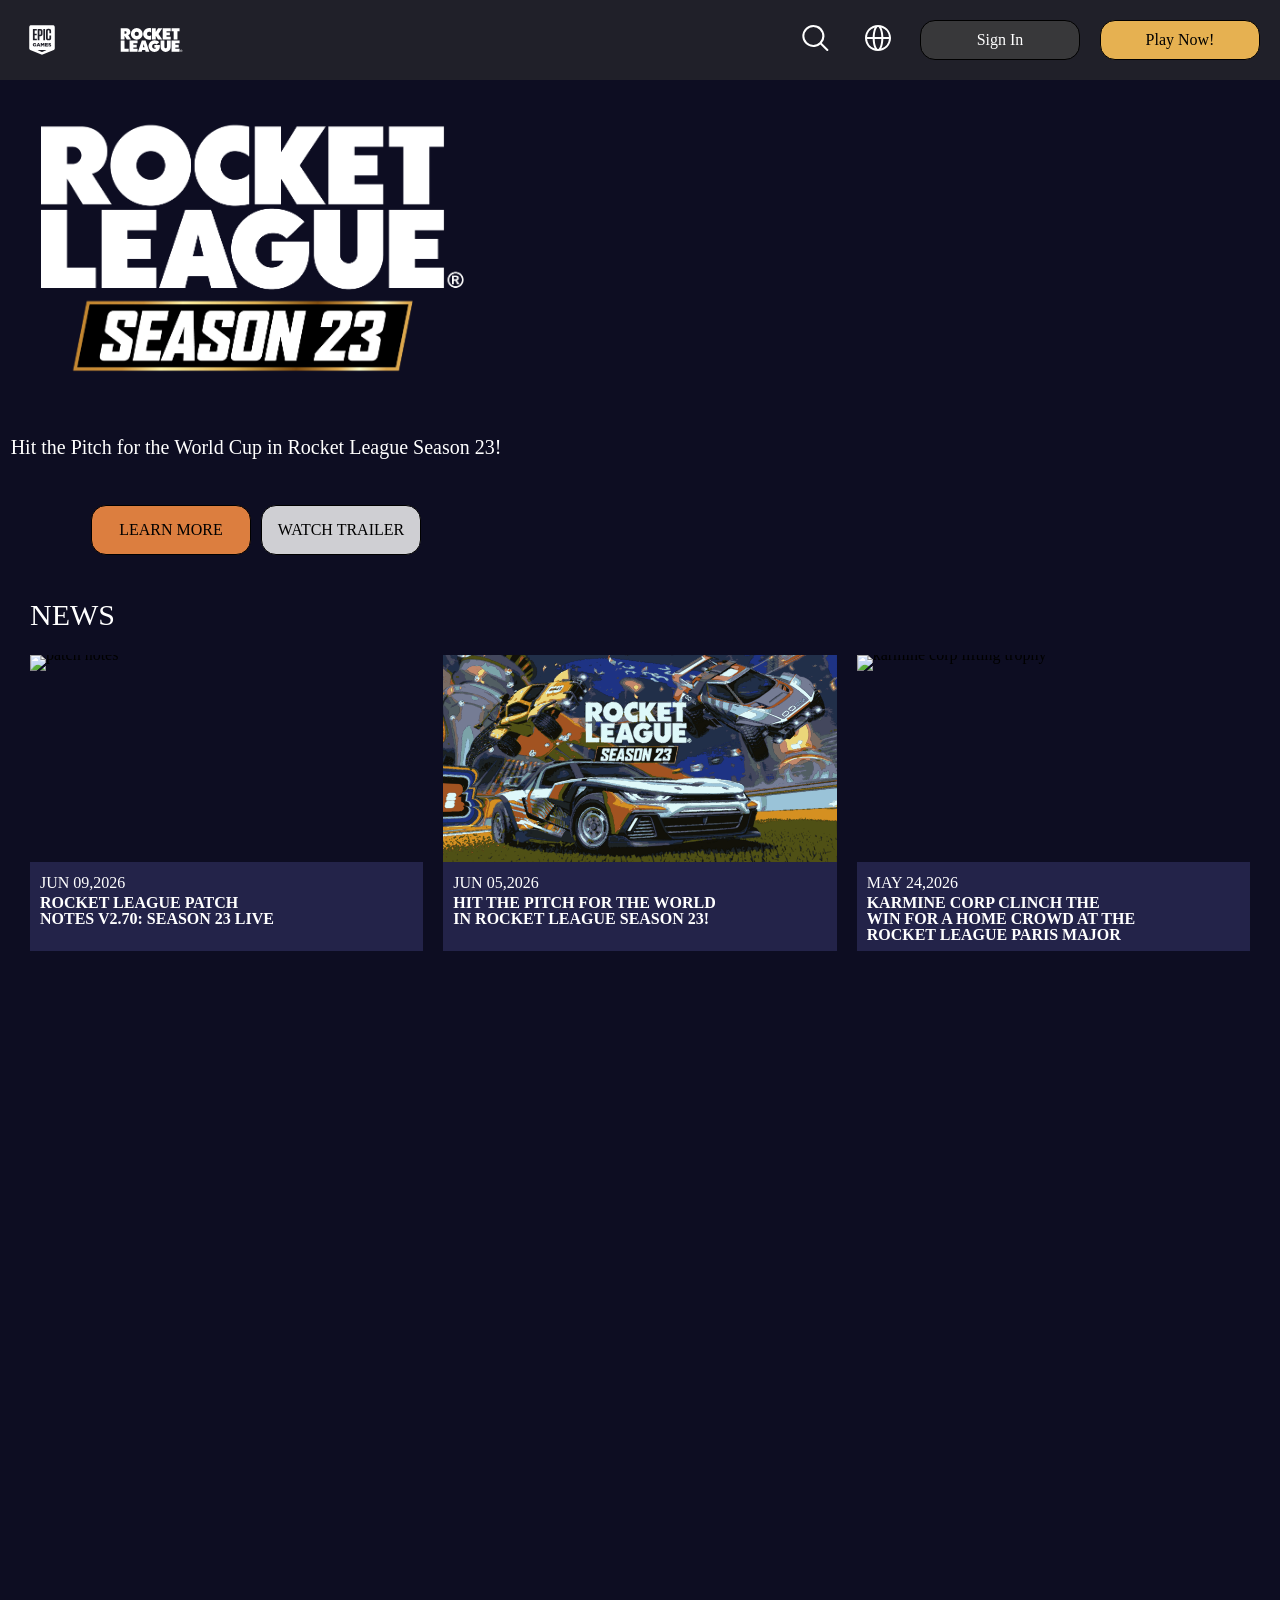
==== index.html @ 40b7c341 "added third section plus responsive" ====
<!DOCTYPE html>
<html lang="en">

<head>
    <meta charset="UTF-8">
    <meta name="viewport" content="width=device-width, initial-scale=1.0">
    <title>Rocket League</title>
    <link rel="stylesheet" href="./reset.css">
    <link rel="stylesheet" href="./style.css">

</head>

<body>
    <header class="flex">
        <div class="left flex">
            <div class="epiclist ">
                <button class="flex transparent">
                    <svg class="svg" xmlns="http://www.w3.org/2000/svg" width="32" height="32" fill="none" viewBox="0 0 32 32">
                        <path fill="#fff"
                            d="M26.439 1.25c1.712 0 2.336.623 2.336 2.31v20.56c0 .265-.047.74-.133.944-.087.205-.167.371-.327.52-.164.153-.45.312-.587.375l-11.067 4.657a1.686 1.686 0 0 1-1.322 0L4.273 25.961a2.624 2.624 0 0 1-.586-.376c-.16-.149-.24-.315-.327-.519-.086-.203-.133-.68-.133-.944V3.56c0-1.687.624-2.31 2.336-2.31h20.875ZM11.845 26.07a.097.097 0 0 0-.029.019.096.096 0 0 0-.02.028.103.103 0 0 0-.007.035.09.09 0 0 0 .007.037.098.098 0 0 0 .049.046l4.007 1.7a.358.358 0 0 0 .28 0l4.038-1.7a.08.08 0 0 0 .028-.018.093.093 0 0 0 .02-.028.106.106 0 0 0 .007-.037.087.087 0 0 0-.027-.063.083.083 0 0 0-.063-.026H11.88a.089.089 0 0 0-.035.006ZM8.7 18.901c-.267 0-.516.046-.745.137-.23.092-.427.218-.593.38a1.79 1.79 0 0 0-.388.565c-.095.215-.141.45-.141.7v.011c0 .258.047.496.143.712.095.217.228.404.396.56.17.158.368.28.598.368.23.088.48.132.75.132.318 0 .602-.051.853-.152a2.54 2.54 0 0 0 .654-.378v-1.543H8.632v.698h.683v.416a.998.998 0 0 1-.554.141.992.992 0 0 1-.38-.07.874.874 0 0 1-.492-.498 1.03 1.03 0 0 1-.07-.382v-.01a.973.973 0 0 1 .257-.666.837.837 0 0 1 .629-.274c.172 0 .324.027.454.083.13.055.259.135.384.24l.565-.67a2.195 2.195 0 0 0-.612-.368 2.178 2.178 0 0 0-.796-.132Zm14.96.007a1.83 1.83 0 0 0-.561.081 1.281 1.281 0 0 0-.423.229.978.978 0 0 0-.268.347 1.054 1.054 0 0 0-.092.44v.012c0 .175.034.324.102.443.068.119.16.219.278.299.118.08.256.145.414.196.158.05.33.096.515.139.12.026.215.051.29.076.073.024.133.05.178.076a.254.254 0 0 1 .092.08c.016.027.025.06.025.096v.01a.193.193 0 0 1-.103.173.574.574 0 0 1-.293.062c-.404 0-.779-.138-1.125-.412l-.536.633c.215.189.463.33.742.425.278.095.573.142.883.142.212 0 .404-.024.576-.075.172-.051.319-.125.44-.22.123-.097.218-.214.286-.351.068-.137.102-.295.102-.471v-.01a.89.89 0 0 0-.09-.414.826.826 0 0 0-.257-.297 1.658 1.658 0 0 0-.41-.208 4.235 4.235 0 0 0-.537-.15 3.63 3.63 0 0 1-.294-.075 1.016 1.016 0 0 1-.184-.074.25.25 0 0 1-.095-.08.19.19 0 0 1-.027-.102v-.011c0-.062.03-.114.087-.156a.441.441 0 0 1 .26-.065c.155 0 .316.03.483.087.167.058.33.14.488.252l.48-.67a2.007 2.007 0 0 0-.63-.342 2.524 2.524 0 0 0-.797-.115Zm-13.127 3.486h1.012l.248-.614h1.338l.253.614h1.031l-1.477-3.455h-.927l-1.478 3.454Zm4.219 0h.941v-1.96l.883 1.332h.02l.887-1.342v1.97h.956v-3.43h-1.015l-.83 1.328-.826-1.327h-1.016v3.428Zm4.33 0h2.814v-.808h-1.863v-.544h1.665v-.75h-1.665v-.519h1.84v-.808h-2.791v3.428Zm-6.23-1.353h-.778l.39-.975.388.975Zm9.275-16.19c-1.42 0-2.123.695-2.123 2.101v7.305c0 1.406.703 2.1 2.124 2.1h.865c1.42 0 2.123-.695 2.123-2.1v-2.635h-1.715v2.554c0 .452-.212.662-.653.662h-.326c-.457 0-.67-.21-.67-.662V7.034c0-.453.212-.663.67-.663h.294c.44 0 .652.21.652.663v2.213h1.715v-2.31c0-1.406-.686-2.085-2.106-2.085h-.85Zm-15.21 11.41h3.919v-1.568H8.664v-3.409h2.058V9.717H8.664v-3.2h2.139V4.95H6.917v11.312Zm4.763 0h1.747v-4.105h.996c1.42 0 2.123-.694 2.123-2.1V7.05c0-1.407-.702-2.1-2.123-2.1H11.68v11.31ZM17.334 4.95v11.312h1.747V4.95h-1.747Zm-3.19 1.519c.441 0 .654.21.654.662v2.845c0 .452-.212.663-.653.663h-.718v-4.17h.718Z">
                        </path>
                    </svg>
                </button>
            </div>
            <div class="name">
                <button class="flex transparent desktop">
                    <img src="./img/Logo Rocket League.svg" alt="Rocket League Logo">
                </button>
                <button class="flex transparent mobile">
                    <img src="./img/tablet logo rl.svg" alt="Rocket League logo">
                </button>
            </div>
            <div class="links nav-list flex">
                <div class="menu-header flex ">
                    <div class="burger-up flex">
                        <img src="./img/Logo Rocket League.svg" alt="Rocket League">

                        <button class="close-nav transparent" id="close-button">
                            ✕
                        </button>
                    </div>
                    <div class="burger-down flex">
                        <div class="burger-left flex">
                            <span>
                                <svg viewBox="0 0 24 24" xmlns="http://www.w3.org/2000/svg">
                                    <path
                                        d="M11.5 2.25a8.25 8.25 0 0 1 6.339 13.528l4.691 4.692a.75.75 0 1 1-1.06 1.06l-4.692-4.691A8.25 8.25 0 1 1 11.5 2.25m0 1.5a6.75 6.75 0 1 0 0 13.5 6.75 6.75 0 0 0 0-13.5">
                                    </path>
                                </svg>
                            </span>
                        </div>
                        <div class="burger-right flex">
                            <span>
                                <svg viewBox="0 0 24 24" xmlns="http://www.w3.org/2000/svg">
                                    <path
                                        d="M12 2.25c5.385 0 9.75 4.365 9.75 9.75s-4.365 9.75-9.75 9.75S2.25 17.385 2.25 12 6.615 2.25 12 2.25m-2.487 10.5c.065 2.116.4 3.991.894 5.36.277.766.59 1.334.899 1.696.311.364.548.444.694.444s.383-.08.694-.444c.31-.362.622-.93.899-1.697.494-1.368.83-3.243.894-5.359zm-5.727 0a8.25 8.25 0 0 0 5.772 7.132 9 9 0 0 1-.562-1.263c-.563-1.558-.919-3.613-.984-5.869zm12.202 0c-.065 2.256-.421 4.31-.984 5.87a9 9 0 0 1-.563 1.262 8.25 8.25 0 0 0 5.773-7.132zm-6.43-8.633a8.255 8.255 0 0 0-5.772 7.133h4.226c.065-2.256.421-4.31.984-5.87.165-.456.353-.882.562-1.263M12 3.75c-.146 0-.383.08-.694.444-.31.362-.622.93-.899 1.697-.494 1.368-.83 3.243-.894 5.359h4.974c-.065-2.116-.4-3.991-.894-5.36-.277-.766-.59-1.334-.899-1.696-.311-.364-.548-.444-.694-.444m2.441.367c.21.381.398.807.563 1.264.563 1.559.919 3.613.984 5.869h4.226a8.255 8.255 0 0 0-5.773-7.133">
                                    </path>
                                </svg>
                            </span>
                            <button class="sign">
                                <span>Sign In</span>
                            </button>
                        </div>
                    </div>
                </div>
                <div class="menu-links">
                    <a href="#">Season 23</a>
                    <a href="#">News</a>
                    <a href="#">Competitive</a>
                    <a href="#">Stats API</a>
                    <a href="#">Support</a>
                    <a href="#">Sideswipe</a>
                </div>

                <div class="menu-footer">


                    <button class="play">
                        <span>Play Now!</span>
                    </button>
                </div>

            </div>
        </div>
        <div class="right flex">
            <button class="transparent">
                <svg viewBox="0 0 24 24" xmlns="http://www.w3.org/2000/svg" class="svg">
                    <path d="M11.5 2.25a8.25 8.25 0 0 1 6.339 13.528l4.691 4.692a.75.75 0 1 1-1.06 1.06l-4.692-4.691A8.25 8.25 0 1 1 11.5 2.25m0 1.5a6.75 6.75 0 1 0 0 13.5 6.75 6.75 0 0 0 0-13.5">
                    </path>
                </svg>
            </button>
            <button class="transparent">
                <svg viewBox="0 0 24 24" xmlns="http://www.w3.org/2000/svg" class="svg">
                    <path
                        d="M12 2.25c5.385 0 9.75 4.365 9.75 9.75s-4.365 9.75-9.75 9.75S2.25 17.385 2.25 12 6.615 2.25 12 2.25m-2.487 10.5c.065 2.116.4 3.991.894 5.36.277.766.59 1.334.899 1.696.311.364.548.444.694.444s.383-.08.694-.444c.31-.362.622-.93.899-1.697.494-1.368.83-3.243.894-5.359zm-5.727 0a8.25 8.25 0 0 0 5.772 7.132 9 9 0 0 1-.562-1.263c-.563-1.558-.919-3.613-.984-5.869zm12.202 0c-.065 2.256-.421 4.31-.984 5.87a9 9 0 0 1-.563 1.262 8.25 8.25 0 0 0 5.773-7.132zm-6.43-8.633a8.255 8.255 0 0 0-5.772 7.133h4.226c.065-2.256.421-4.31.984-5.87.165-.456.353-.882.562-1.263M12 3.75c-.146 0-.383.08-.694.444-.31.362-.622.93-.899 1.697-.494 1.368-.83 3.243-.894 5.359h4.974c-.065-2.116-.4-3.991-.894-5.36-.277-.766-.59-1.334-.899-1.696-.311-.364-.548-.444-.694-.444m2.441.367c.21.381.398.807.563 1.264.563 1.559.919 3.613.984 5.869h4.226a8.255 8.255 0 0 0-5.773-7.133">
                    </path>
                </svg>
            </button>
            <button class="sign">
                <span>Sign In</span>
            </button>
            <button class="play">
                <span>Play Now!</span>
            </button>
        </div>
        <button class="burger transparent" id="burger-button">
            ☰
        </button>
        <button class="close-nav transparent" id="close-button">
            ✕
        </button>
    </header>
    <main>
        <section class="flex gameplay-intro">
            <div class="transparent-text flex">
                <div class="season23">
                    <img src="./img/RLU59_S23_SeasonLogo_Loc_EN.webp" alt="rocket league s23">
                </div>
                <div class="pitch flex">
                    <span>Hit the Pitch for the World Cup in Rocket League Season 23!</span>
                </div>
                <div class="buttons flex">
                    <button class="learn"><span>LEARN MORE</span></button>
                    <button class="trailer"><span>WATCH TRAILER</span></button>
                </div>
            </div>
            <div class="gameplay">
                <video autoplay muted loop src="./video/gameplay.mp4"></video>
            </div>
        </section>
        <section class="News flex">
            <div class="news-headline flex">
                <p>NEWS</p>
            </div>
            <div class="news-group">
                <div class="news">
                    <div class="news-pic">
                        <img src="./img/news1.svg" alt="patch notes">
                    </div>
                    <div class="under-pic">
                        <p>JUN 09,2026</p>
                        <h4 id="patchnote">ROCKET LEAGUE PATCH NOTES V2.70: SEASON 23 LIVE</h4>
                    </div>
                </div>
                <div class="news2">
                    <div class="news-pic">
                        <img src="./img/news2.svg" alt="hit the pitch s23">
                    </div>
                    <div class="under-pic">
                        <p>JUN 05,2026</p>
                        <h4>HIT THE PITCH FOR THE WORLD IN ROCKET LEAGUE SEASON 23!</h4>
                    </div>
                </div>
                <div class="news3">
                    <div class="news-pic"><img src="./img/news3.svg" alt="karmine corp lifting trophy"></div>
                    <div class="under-pic">
                        <p>MAY 24,2026</p>
                        <h4>KARMINE CORP CLINCH THE WIN FOR A HOME CROWD AT THE ROCKET LEAGUE PARIS MAJOR</h4>
                    </div>
                </div>
            </div>
        </section>
        <section class="more-info flex">
            <div></div>
            
            
            
            
            
            
            
            
            <div></div>
            <div></div>

        </section>
    </main>



    <script src="./script.js"></script>
</body>

</html>
---- style.css ----
.burger,
.close-nav {
  display: none;
  border: none;
  background: transparent;
  color: white;
  font-size: 32px;
  cursor: pointer;
}

#more {
  display: none;
}

.flex {
  display: flex;
}

.svg {
  fill: white;
  height: 32px;
  width: 32px;
}

.nav-list {
  display: none;
}

.transparent {
  background-color: transparent;
  border: none;
}

header {
  background-color: #202029;
  padding: 20px;
  justify-content: space-between;
  width: 100%;
}
header .left {
  gap: 50px;
  align-items: center;
}
header .left .name .mobile {
  display: none;
}
header .left .name .desktop {
  display: flex;
}
header .left .links {
  gap: 30px;
}
header .left .links a {
  color: white;
  text-decoration: none;
}
header .right {
  gap: 20px;
}
header .right .sign {
  border: 1px solid;
  border-radius: 15px;
  padding: 10px;
  min-width: 160px;
  background-color: #38383a;
}
header .right .sign span {
  color: white;
}
header .right .play {
  border: 1px solid;
  border-radius: 15px;
  padding: 10px;
  min-width: 160px;
  background-color: rgb(230, 177, 81);
}

main {
  height: 100%;
  background-color: #0d0d22;
}
main .gameplay-intro {
  height: 100%;
}
main .gameplay-intro .transparent-text {
  justify-content: space-between;
  align-items: center;
  flex-direction: column;
  width: 40%;
  height: 100%;
  gap: 20px;
  margin-bottom: 0px;
}
main .gameplay-intro .transparent-text .pitch {
  text-align: center;
  min-height: 50px;
  min-width: 290px;
}
main .gameplay-intro .transparent-text .pitch span {
  color: white;
  font-size: 20px;
  line-height: 1.2;
}
main .gameplay-intro .transparent-text .buttons {
  justify-content: center;
  align-items: center;
  gap: 10px;
}
main .gameplay-intro .transparent-text .buttons .learn {
  border: 1px solid;
  border-radius: 15px;
  padding: 10px;
  min-width: 160px;
  background-color: rgb(220, 126, 63);
  padding: 15px;
}
main .gameplay-intro .transparent-text .buttons .trailer {
  border: 1px solid;
  border-radius: 15px;
  padding: 10px;
  min-width: 160px;
  background-color: rgba(255, 255, 255, 0.8);
  padding: 15px;
}
main .gameplay-intro .gameplay {
  width: 60%;
  height: 100%;
  padding: 0;
}
main .gameplay-intro .gameplay video {
  display: block;
  width: 100%;
  height: 100%;
  -o-object-fit: cover;
     object-fit: cover;
}
main .News {
  height: 1500px;
  flex-direction: column;
  gap: 10px;
  padding: 30px;
}
main .News .news-headline {
  min-height: 60px;
  align-items: center;
}
main .News .news-headline P {
  line-height: 1.4;
  color: white;
  font-size: 30px;
}
main .News .news-group {
  display: grid;
  grid-template-columns: 1fr 1fr 1fr;
  grid-template-rows: 1fr;
  gap: 20px;
  grid-template-areas: "news news2 news3";
}
main .News .news-group .news {
  grid-area: news;
}
main .News .news-group .news2 {
  grid-area: news2;
}
main .News .news-group .news3 {
  grid-area: news3;
}
main .News .news-group .news-pic {
  height: 70%;
}
main .News .news-group .news-pic img {
  height: 100%;
  width: 100%;
  -o-object-fit: cover;
     object-fit: cover;
}
main .News .news-group .under-pic {
  background-color: #232349;
  height: 30%;
  padding: 10px;
}
main .News .news-group .under-pic P {
  color: white;
  line-height: 1.4;
}
main .News .news-group .under-pic h4 {
  color: white;
  line-height: 1;
}

@media (max-width: 1279px) {
  header .left {
    gap: 10px;
  }
  header .left .name .desktop {
    display: none;
  }
  header .left .name .mobile {
    display: flex;
  }
}
@media (max-width: 1277px) {
  main .News .news-group {
    grid-template-columns: 1fr 1fr;
    grid-template-rows: 1fr;
    grid-template-areas: "news news2";
  }
  main .News .news-group .news3 {
    display: none;
  }
}
@media (max-width: 1067px) {
  header {
    position: relative;
  }
  header .right {
    display: none;
  }
  header .burger {
    display: block;
    font-size: 32px;
    color: white;
  }
  header .left .name .mobile {
    display: none;
  }
  header .left .name .desktop {
    display: flex;
  }
  header .left .links {
    display: none;
  }
  header .left .links.active {
    display: flex;
    flex-direction: column;
    position: fixed;
    inset: 0;
    background: #101014;
    z-index: 1;
  }
  header .left .links.active .menu-header {
    justify-content: space-between;
    align-items: center;
    flex-direction: column;
    padding: 20px 30px;
    gap: 30px;
    border-bottom: 1px solid gray;
  }
  header .left .links.active .menu-header .burger-up {
    justify-content: space-between;
    align-items: center;
    width: 100%;
  }
  header .left .links.active .menu-header .burger-up img {
    max-height: 36px;
    height: auto;
  }
  header .left .links.active .menu-header .burger-down {
    min-width: 100%;
    justify-content: space-between;
  }
  header .left .links.active .menu-header .burger-down .burger-right,
  header .left .links.active .menu-header .burger-down .burger-left {
    align-items: center;
    gap: 10px;
  }
  header .left .links.active .menu-header .burger-down .burger-right span,
  header .left .links.active .menu-header .burger-down .burger-left span {
    height: 24px;
    width: 24px;
  }
  header .left .links.active .menu-header .burger-down .burger-right span svg,
  header .left .links.active .menu-header .burger-down .burger-left span svg {
    fill: white;
  }
  header .left .links.active .menu-header .burger-down .sign {
    border: 1px solid;
    border-radius: 15px;
    padding: 10px;
    min-width: 160px;
    background-color: #38383a;
  }
  header .left .links.active .menu-header .burger-down .sign span {
    color: white;
  }
  header .left .links.active .menu-header .close-nav {
    display: block;
    font-size: 32px;
    color: white;
    background: transparent;
    border: none;
    cursor: pointer;
  }
  header .left .links.active .menu-links {
    display: flex;
    flex-direction: column;
    gap: 70px;
    padding: 50px 30px;
  }
  header .left .links.active .menu-links a {
    color: white;
    text-decoration: none;
    font-size: 24px;
    font-weight: 600;
  }
  header .left .links.active .menu-footer {
    margin-top: auto;
    display: flex;
    flex-direction: column;
    gap: 20px;
    padding: 30px;
  }
  header .left .links.active .menu-footer .play {
    border: 1px solid;
    border-radius: 15px;
    padding: 10px;
    min-width: 160px;
    background-color: rgb(230, 177, 81);
  }
}
@media (max-width: 1023px) {
  main .gameplay-intro {
    flex-direction: column-reverse;
    align-items: center;
  }
  main .gameplay-intro .gameplay {
    width: 100%;
  }
  main .gameplay-intro .transparent-text {
    width: 60%;
  }
}
@media (max-width: 837px) {
  main .News .news-group {
    grid-template-columns: 1fr;
    grid-template-rows: 1fr;
    grid-template-areas: "news";
  }
  main .News .news-group .news3 {
    display: none;
  }
  main .News .news-group .news2 {
    display: none;
  }
}
@media (max-width: 359px) {
  .buttons {
    flex-direction: column;
  }
}/*# sourceMappingURL=style.css.map */
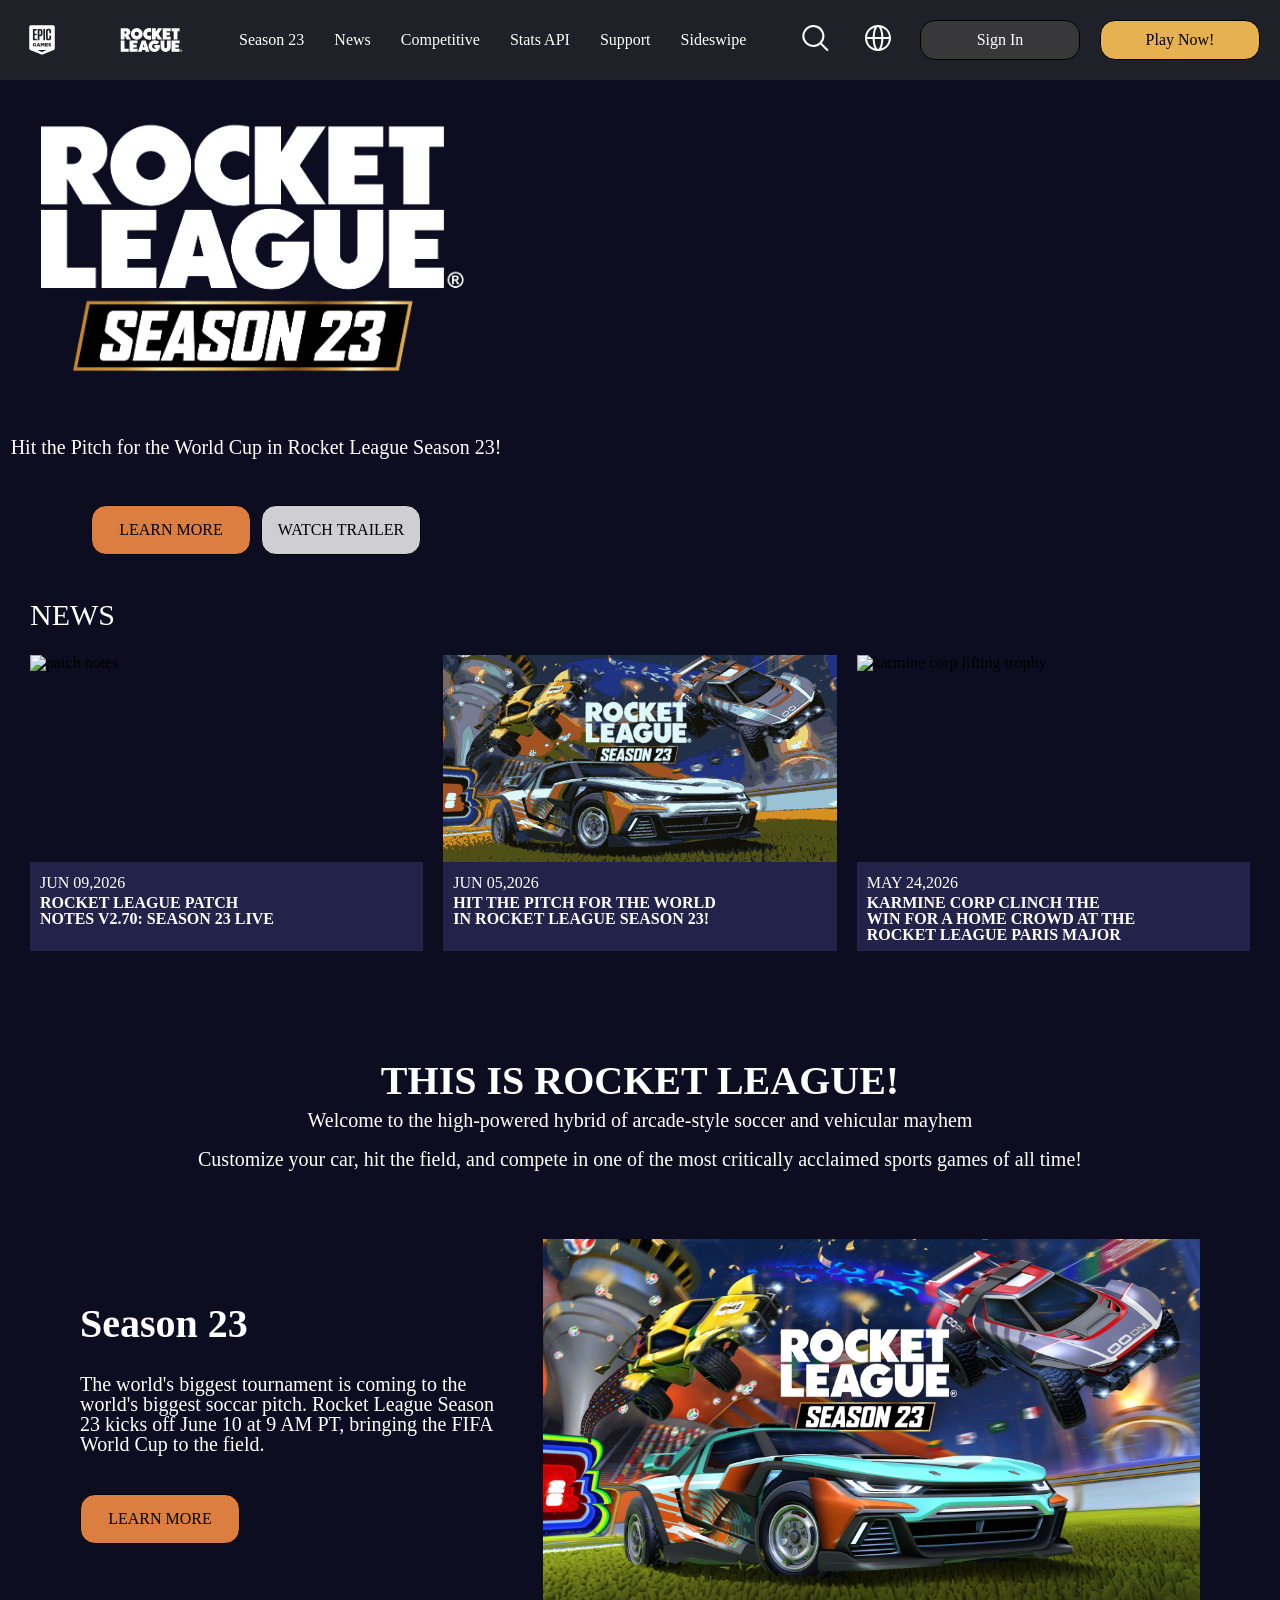
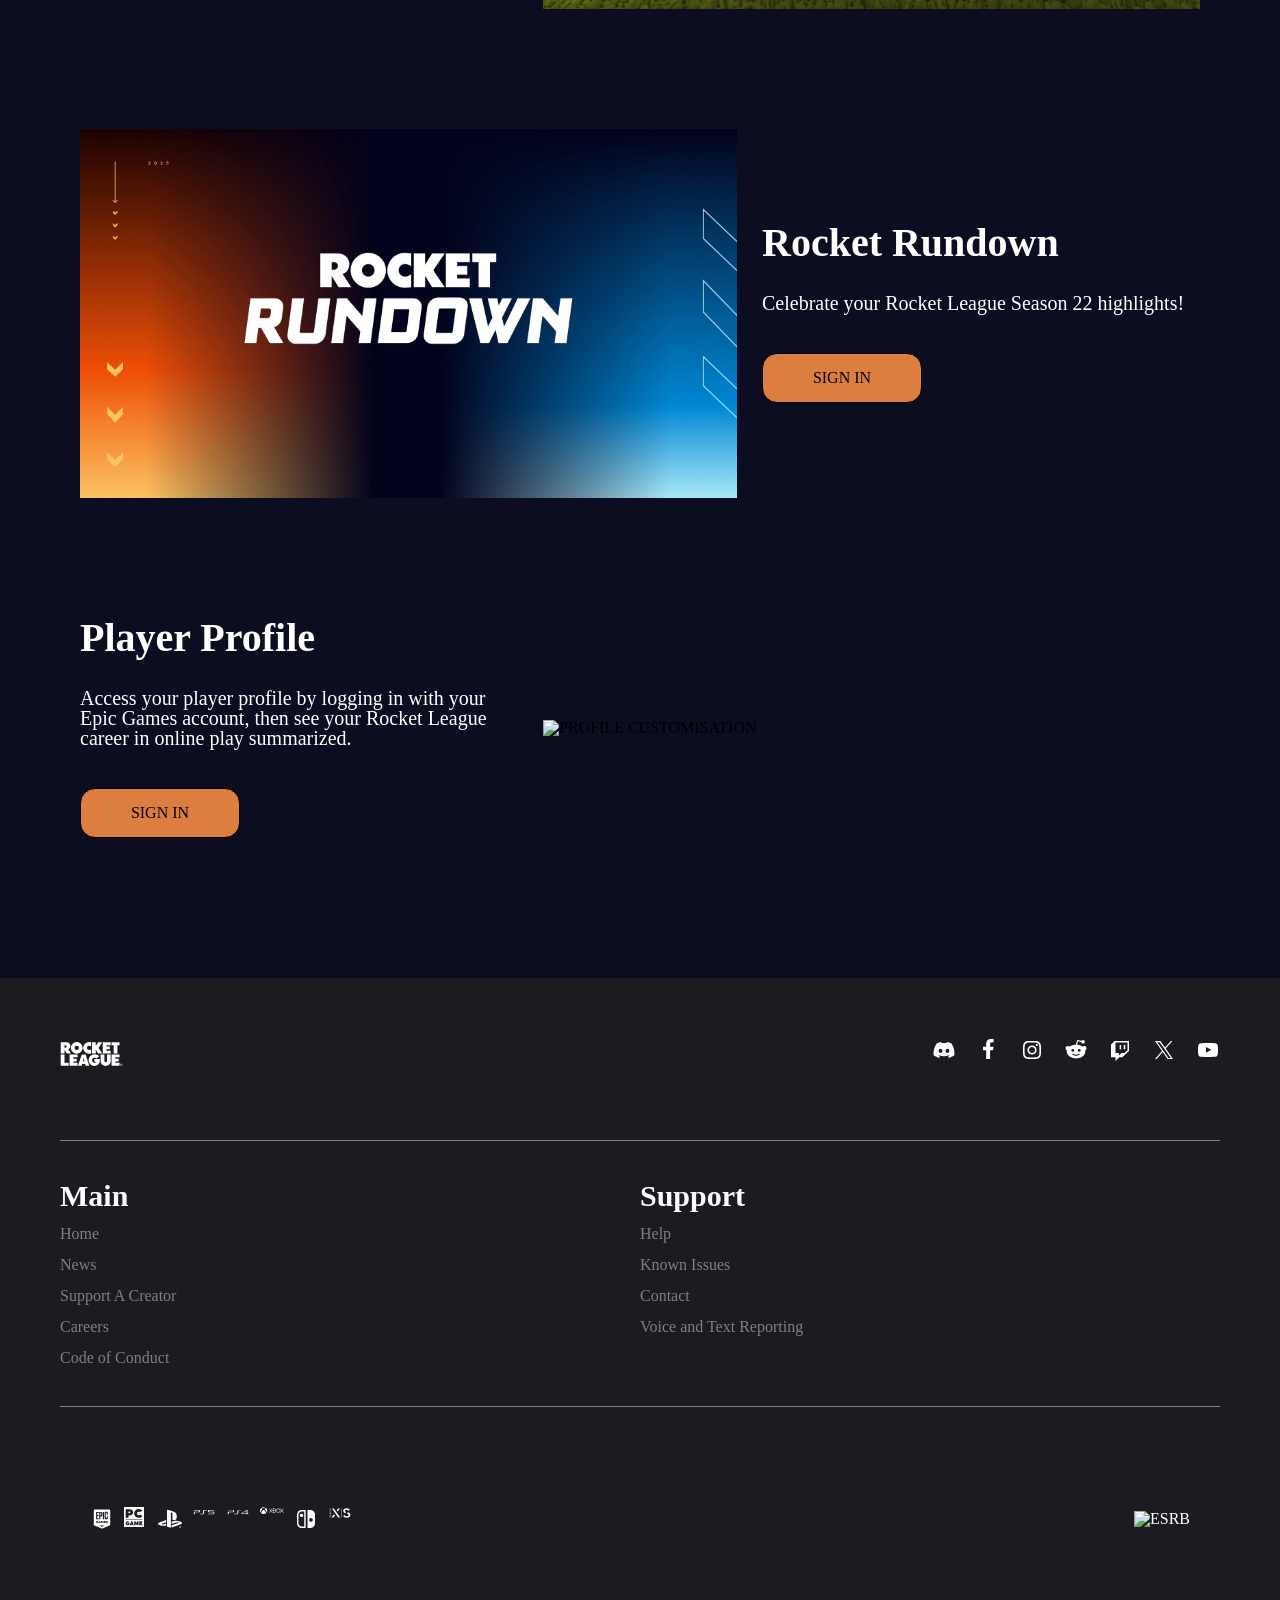
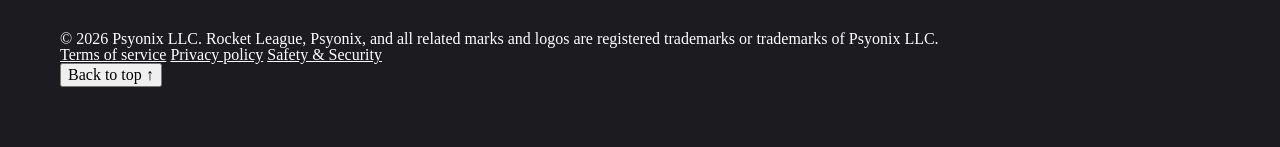
==== commit ffa8eee2: "added section + half of a footer to do finish footer + responsive + season 23 second page" ====
--- a/index.html
+++ b/index.html
@@ -64,7 +64,7 @@
                     </div>
                 </div>
                 <div class="menu-links">
-                    <a href="#">Season 23</a>
+                    <a href="./season23.html">Season 23</a>
                     <a href="#">News</a>
                     <a href="#">Competitive</a>
                     <a href="#">Stats API</a>
@@ -160,24 +160,208 @@
                 </div>
             </div>
         </section>
-        <section class="more-info flex">
-            <div></div>
-            
-            
-            
-            
-            
-            
-            
-            
-            <div></div>
-            <div></div>
-
+        <section class="info flex">
+            <div class="info-headline flex">
+                <h1 id="info-headline">THIS IS ROCKET LEAGUE!</h1>
+                <p>Welcome to the high-powered hybrid of arcade-style soccer and vehicular mayhem</p>
+                <p>Customize your car, hit the field, and compete in one of the most critically acclaimed sports games of all time!</p>
+            </div>
+            <div class="info1 flex">
+                <div class="info-text flex">
+                    <h2>Season 23</h2>
+                    <p>The world's biggest tournament is coming to the world's biggest soccar pitch. Rocket League Season 23 kicks off June 10 at 9 AM PT, bringing the FIFA World Cup to the field.</p>
+                    <button class="learn"><span>LEARN MORE</span></button>
+                </div>
+                <div class="info-pic">
+                    <img src="./img/info1.png" alt="Rocket league s23">
+                </div>
+            </div>
+            <div class="info2 flex">
+                <div class="info-text flex">
+                    <h2>Rocket Rundown</h2>
+                    <p>Celebrate your Rocket League Season 22 highlights!</p>
+                    <button class="sign"><span>SIGN IN</span></button>
+                </div>
+                <div class="info-pic">
+                    <img src="./img/info2.png" alt="ROCKET RUNDOWN">
+                </div>
+            </div>
+            <div class="info3 flex">
+                <div class="info-text flex">
+                    <h2>Player Profile</h2>
+                    <p>Access your player profile by logging in with your Epic Games account, then see your Rocket League career in online play summarized.</p>
+                    <button class="sign"><span>SIGN IN</span></button>
+                </div>
+                <div class="info-pic"><img src="./img/info3.png" alt="PROFILE CUSTOMISATION"></div>
+            </div>
         </section>
     </main>
-
-
-
+    <footer class="flex">
+        <section>
+            <div class="footer-top flex">
+                <img src="./img/Logo Rocket League.svg" class="footer-logo" alt="Rocket League">
+                <div class="socials flex">
+                    <a href="#">
+                        <span>
+                            <svg viewBox="0 0 24 24" xmlns="http://www.w3.org/2000/svg">
+                                <path
+                                    d="M14.957 4.04c1.496.252 2.953.7 4.332 1.332 2.377 3.475 3.558 7.395 3.122 11.917a17.4 17.4 0 0 1-5.317 2.666 13 13 0 0 1-1.138-1.834 11.3 11.3 0 0 0 1.795-.856 6 6 0 0 1-.438-.331 12.49 12.49 0 0 1-10.624 0c-.142.109-.29.222-.44.33a11 11 0 0 0 1.792.856 13 13 0 0 1-1.137 1.835 17.5 17.5 0 0 1-5.315-2.668c-.371-3.9.373-7.855 3.114-11.912a17.5 17.5 0 0 1 4.335-1.336q.307.549.556 1.128c1.594-.24 3.214-.24 4.808 0q.247-.579.555-1.128M8.51 10.687c-1.062 0-1.889.949-1.889 2.105s.856 2.096 1.892 2.096c1.055 0 1.871-.94 1.89-2.096s-.831-2.104-1.893-2.104m6.98 0c-1.064 0-1.89.949-1.89 2.105s.852 2.096 1.89 2.096c1.055 0 1.869-.94 1.887-2.096s-.824-2.104-1.888-2.104">
+                                </path>
+                            </svg>
+                        </span>
+                    </a>
+                    <a href="#">
+                        <span>
+                            <svg viewBox="0 0 24 24" xmlns="http://www.w3.org/2000/svg">
+                                <path
+                                    d="M14.91 1c1.369 0 2.802.244 2.802.244v3.082h-1.58c-1.554 0-2.04.965-2.04 1.955v2.35h3.473l-.555 3.619h-2.918V21H10.18v-8.75H7V8.63h3.18V5.873C10.18 2.734 12.049 1 14.91 1">
+                                </path>
+                            </svg>
+                        </span>
+                    </a>
+                    <a href="#">
+                        <span>
+                            <svg viewBox="0 0 24 24" xmlns="http://www.w3.org/2000/svg">
+                                <path
+                                    d="M8.287 3.063c1.486-.084 5.939-.084 7.425 0 1.441.073 2.718.402 3.77 1.454 1.056 1.052 1.386 2.33 1.454 3.771.085 1.486.085 5.937 0 7.423-.072 1.442-.402 2.72-1.454 3.771-1.052 1.057-2.329 1.386-3.77 1.454-1.486.085-5.94.085-7.425 0-1.442-.072-2.715-.401-3.77-1.454-1.057-1.052-1.385-2.33-1.454-3.771-.084-1.486-.084-5.94 0-7.427.073-1.442.397-2.72 1.453-3.771 1.056-1.052 2.333-1.381 3.77-1.45m3.715 1.558c-1.31 0-4.12-.108-5.305.362a3.04 3.04 0 0 0-1.71 1.711C4.52 7.875 4.624 10.691 4.624 12s-.109 4.12.361 5.306a3.04 3.04 0 0 0 1.711 1.71c1.18.467 3.996.362 5.305.362s4.12.108 5.304-.361a3.04 3.04 0 0 0 1.71-1.711c.47-1.181.363-3.997.363-5.306s.107-4.12-.363-5.306a3.04 3.04 0 0 0-1.71-1.71c-1.18-.466-3.995-.363-5.304-.363m0 2.764A4.607 4.607 0 0 1 16.615 12a4.607 4.607 0 0 1-4.613 4.615A4.61 4.61 0 0 1 7.387 12a4.61 4.61 0 0 1 4.615-4.615m0 1.614c-1.655 0-3 1.346-3 3.001s1.35 3 3 3A3.005 3.005 0 0 0 15 12c0-1.655-1.345-3-3-3.001m4.802-2.88a1.077 1.077 0 1 1-.002 2.155 1.077 1.077 0 0 1 .002-2.155">
+                                </path>
+                            </svg>
+                        </span>
+                    </a>
+                    <a href="#">
+                        <span>
+                            <svg viewBox="0 0 24 24" xmlns="http://www.w3.org/2000/svg">
+                                <path
+                                    d="M13.159 2.526c.144-.465.364-.595.833-.493l.92.198q1.234.264 2.467.537c.14.03.22.005.313-.105.958-1.13 2.444-.614 2.923.249.597 1.078-.072 2.425-1.306 2.626-.898.147-1.787-.43-2.026-1.334-.051-.192-.14-.255-.319-.292q-.939-.197-1.876-.404l-.73-.16a2 2 0 0 0-.143-.024l-.084-.013-.422 1.335-.671 2.113.272.029.327.034c1.701.174 3.28.71 4.711 1.667.09.06.145.057.233-.016.772-.639 1.633-.752 2.533-.35.83.374 1.29 1.058 1.375 1.977.086.938-.348 1.634-1.063 2.17-.171.13-.224.239-.194.463.224 1.678-.259 3.149-1.348 4.414-1.373 1.595-3.156 2.466-5.159 2.924a12 12 0 0 1-4.218.207c-1.62-.207-3.165-.658-4.557-1.548-1.22-.78-2.225-1.768-2.809-3.136a5.3 5.3 0 0 1-.347-2.992c.018-.11-.003-.172-.103-.24-.606-.41-1.045-.952-1.158-1.7-.288-1.906 1.383-3.066 2.792-2.688.297.08.577.221.857.362q.156.08.314.154c.094.044.157.073.26.002C6.886 7.71 8.128 7.2 9.463 6.913c.745-.16 1.496-.268 2.258-.262.15 0 .18-.082.215-.196q.406-1.31.815-2.62zm2.388 13.427c-.209-.21-.479-.27-.69-.148a2 2 0 0 0-.127.084q-.057.04-.116.077c-1.447.89-2.959 1.03-4.525.37-.243-.103-.471-.243-.699-.382l-.219-.132c-.224-.132-.506-.086-.722.135-.142.143-.16.393-.018.597l.008.012.01.012c.078.106.18.2.286.276.979.696 2.08.986 3.352 1l.14-.009c.13-.008.29-.019.451-.034.792-.074 1.547-.285 2.23-.701a2 2 0 0 0 .18-.123 3 3 0 0 0 .489-.462c.164-.192.121-.421-.03-.572M8.76 10.876c-.602 0-1.135.411-1.337.966a1.4 1.4 0 0 0-.086.489c.003.792.671 1.447 1.476 1.446.426-.001.841-.255 1.104-.616.176-.242.285-.53.284-.824-.003-.794-.662-1.46-1.44-1.46m6.473.001a1.46 1.46 0 0 0-1.411 1.25 1 1 0 0 0-.01.16c0 .651.404 1.207.962 1.409q.22.08.466.08c.754 0 1.427-.677 1.424-1.435v-.011a1.5 1.5 0 0 0-.223-.767 1.42 1.42 0 0 0-1.208-.686">
+                                </path>
+                            </svg>
+                        </span>
+                    </a>
+                    <a href="#">
+                        <span>
+                            <svg viewBox="0 0 24 24" xmlns="http://www.w3.org/2000/svg">
+                                <path
+                                    d="M21 3v9.952l-6.765 6.415h-2.993L7.51 22.905v-3.538H3V6.577L6.732 3zM7.51 4.438v10.653h3.382v2.488l2.605-2.488h2.993l3.033-2.838V4.438zm9.758 2.605v4.276h-1.516V7.043zm-4.122-.04v4.278h-1.515V7.004z">
+                                </path>
+                            </svg>
+                        </span>
+                    </a>
+                    <a href="#">
+                        <span>
+                            <svg viewBox="0 0 24 24" xmlns="http://www.w3.org/2000/svg">
+                                <path
+                                    d="m8.36 3 4.647 6.618L18.825 3h1.588l-6.701 7.622L21 21h-5.36l-4.908-6.988L4.588 21H3l7.027-7.992L3 3zm-3.2 1.17 5.665 7.929.712.997 4.85 6.788h2.44l-5.944-8.319-.712-.996L7.6 4.17z">
+                                </path>
+                            </svg>
+                        </span>
+                    </a>
+                    <a href="#">
+                        <span>
+                            <svg viewBox="0 0 24 24" xmlns="http://www.w3.org/2000/svg">
+                                <path
+                                    d="M12.004 5s4.2 0 6.996.203c.39.047 1.242.05 2.004.848.601.605.797 1.984.797 1.984 0 .001.199 1.622.199 3.238v1.516c0 1.621-.2 3.238-.2 3.238 0 .001-.195 1.38-.796 1.985-.762.797-1.613.8-2.004.847-2.797.2-6.999.207-7 .207 0 0-5.2-.046-6.8-.199-.446-.086-1.446-.058-2.208-.855-.597-.605-.793-1.983-.793-1.985 0 0-.199-1.62-.199-3.238v-1.516c0-1.616.203-3.237.203-3.238s.192-1.379.793-1.984C3.758 5.254 4.61 5.25 5 5.203 7.797 5 11.996 5 11.996 5zm-2.07 9.629 5.402-2.8-5.402-2.821z">
+                                </path>
+                            </svg>
+                        </span>
+                    </a>
+                </div>
+            </div>
+        </section>
+        <section class="footer-links">
+            <div class="footer-main flex">
+                <h3>Main</h3>
+                <a href="#">Home</a>
+                <a href="#">News</a>
+                <a href="#">Support A Creator</a>
+                <a href="#">Careers</a>
+                <a href="#">Code of Conduct</a>
+            </div>
+            <div class="footer-support flex">
+                <h3>Support</h3>
+                <a href="#">Help</a>
+                <a href="#">Known Issues</a>
+                <a href="#">Contact</a>
+                <a href="#">Voice and Text Reporting</a>
+            </div>
+        </section>
+        <section class="footer-platforms flex">
+            <div class="platform-icons flex">
+                <a href="#">
+
+                    <span>
+                        <svg viewBox="0 0 24 24" xmlns="http://www.w3.org/2000/svg">
+                            <path
+                                d="M18.723 2.5c1.102 0 1.505.401 1.506 1.487v13.244c0 .17-.032.477-.087.608a.9.9 0 0 1-.21.334c-.107.099-.29.202-.378.242l-7.127 3a1.1 1.1 0 0 1-.853 0l-7.127-3a1.7 1.7 0 0 1-.378-.241.9.9 0 0 1-.21-.335c-.055-.131-.086-.438-.086-.608V3.986c0-1.086.403-1.487 1.505-1.487zM9.324 18.485a.06.06 0 0 0-.036.054q0 .012.005.022a.06.06 0 0 0 .031.032l2.58 1.093a.23.23 0 0 0 .181 0l2.6-1.093.02-.013.012-.018.005-.023-.005-.022-.013-.019-.019-.013-.022-.005H9.347zM7.3 13.87q-.259 0-.48.088a1.15 1.15 0 0 0-.632.61q-.091.208-.091.45v.006q0 .25.092.46.093.21.255.36.164.152.385.237.222.085.484.085.306 0 .55-.098.24-.098.42-.243v-.994H7.255v.45h.44v.267a.64.64 0 0 1-.357.092.6.6 0 0 1-.437-.173.6.6 0 0 1-.126-.193.7.7 0 0 1-.044-.247v-.006a.63.63 0 0 1 .165-.43.57.57 0 0 1 .406-.176q.166 0 .293.054a1 1 0 0 1 .247.154l.363-.432q-.18-.151-.393-.236a1.4 1.4 0 0 0-.513-.085m9.635.005a1.2 1.2 0 0 0-.362.052.8.8 0 0 0-.272.147.63.63 0 0 0-.232.508v.007q0 .17.066.285.065.115.178.192.114.078.267.126.153.05.332.09.115.025.187.05a.6.6 0 0 1 .115.048.16.16 0 0 1 .058.053q.016.026.017.06v.007a.12.12 0 0 1-.065.112.4.4 0 0 1-.19.04q-.39 0-.725-.265l-.344.406q.207.183.476.275.27.091.57.091.204 0 .37-.049a.8.8 0 0 0 .285-.141.7.7 0 0 0 .184-.226.7.7 0 0 0 .065-.304v-.005a.6.6 0 0 0-.058-.268.5.5 0 0 0-.166-.19 1 1 0 0 0-.263-.134 3 3 0 0 0-.347-.097 2 2 0 0 1-.19-.049 1 1 0 0 1-.117-.047.16.16 0 0 1-.061-.051.12.12 0 0 1-.018-.067v-.007q.001-.06.056-.1a.3.3 0 0 1 .168-.041q.15 0 .31.056.162.055.315.162l.31-.432a1.3 1.3 0 0 0-.408-.22q-.225-.075-.511-.074m-8.455 2.244h.652l.16-.394h.861l.163.394h.665l-.953-2.224h-.596zm2.717 0h.607v-1.262l.568.858h.013l.571-.864v1.268h.616V13.91h-.654l-.533.855-.533-.855h-.655zm2.79 0h1.812v-.52h-1.2v-.35h1.073v-.482h-1.073v-.335h1.184v-.52h-1.797zm-4.012-.87h-.502l.252-.628zM15.946 4.82c-.914 0-1.367.448-1.367 1.353v4.705c0 .906.453 1.352 1.368 1.352h.557c.915 0 1.367-.447 1.367-1.352V9.182h-1.104v1.643c0 .292-.137.427-.42.427h-.211c-.294 0-.43-.135-.43-.427v-4.6c0-.29.135-.426.43-.426h.19c.283 0 .42.135.42.427V7.65h1.104V6.163c0-.905-.442-1.343-1.357-1.343zM6.15 12.17h2.524v-1.01H7.275V8.963h1.326v-1.01H7.275v-2.06h1.378v-1.01H6.15zm3.068 0h1.125V9.525h.641c.915 0 1.368-.448 1.368-1.353V6.236c0-.906-.453-1.353-1.368-1.353H9.218zm3.641-.001h1.125V4.883H12.86zm-2.053-6.307c.283 0 .42.135.42.427V8.12c0 .291-.136.427-.42.427h-.463V5.86z">
+                            </path>
+                        </svg>
+                    </span>
+                </a>
+
+                <a href="#">
+
+                    <img src="./img/pc-game-logo.svg" alt="Pc game logo">
+                </a>
+
+                <a href="#">
+
+                    <span>
+                        <svg viewBox="0 0 24 24" xmlns="http://www.w3.org/2000/svg">
+                            <path
+                                d="M22.343 19.12c.558.032.896.465.877.98-.02.551-.435.92-.973.901-.56-.02-.939-.45-.909-1.008.03-.527.464-.906 1.005-.874m-.055.142a.773.773 0 0 0-.802.8c.001.463.34.803.797.803a.78.78 0 0 0 .795-.805.775.775 0 0 0-.79-.798M8.975 2.64c1.043.19 2.07.465 3.09.75q.877.249 1.745.522c.91.285 1.814.607 2.637 1.088.37.22.723.469 1.026.771.328.317.597.688.794 1.097.36.737.482 1.56.518 2.37.017.528.016 1.06-.085 1.582a3.7 3.7 0 0 1-.478 1.294 2.4 2.4 0 0 1-.888.842 2.4 2.4 0 0 1-1.155.267c-.606.006-1.194-.183-1.738-.432l-.005-2.668V6.972q0-.242-.047-.48c-.046-.246-.148-.494-.345-.66a1 1 0 0 0-.468-.217.48.48 0 0 0-.461.175c-.177.217-.223.505-.23.774l-.002 14.283q-1.954-.608-3.908-1.22-.002-8.493 0-16.987m13.432 16.876c.142.002.242.07.27.181.036.147-.003.303-.174.358l-.005.002v.008c.083.031.117.103.141.18q.048.158.099.316l.013.039h-.203l-.008-.035-.075-.27c-.034-.118-.075-.15-.197-.154l-.162-.002.001.46h-.196v-1.085s.343 0 .496.002m-4.462-5.643c1.273.005 2.553.16 3.772.536.24.072.47.164.71.239.423.152.85.337 1.19.638.203.183.38.43.382.711.012.23-.093.45-.245.62-.288.316-.668.534-1.05.724-.407.204-.844.336-1.27.491l-7.81 2.758v-2.201c.001-.017.007-.032.028-.035l5.942-2.084c.268-.097.556-.17.783-.347.093-.072.184-.187.14-.31-.049-.107-.162-.168-.267-.212-.297-.115-.62-.137-.935-.146a4.8 4.8 0 0 0-1.46.22c-1.41.485-2.82.976-4.231 1.461v-2.309a14.8 14.8 0 0 1 3.16-.687c.386-.044.774-.053 1.16-.067m4.161 6.132h.142a.6.6 0 0 0 .115-.01c.092-.018.144-.087.14-.183-.003-.09-.054-.15-.143-.157a5 5 0 0 0-.254-.006zM8.214 13.894v.984c0 .089.006.178-.005.267-1.343.466-2.685.944-4.026 1.415-.186.069-.376.147-.52.287-.066.065-.122.162-.085.255.046.11.16.17.266.216.295.118.616.135.93.149q.527 0 1.043-.106.346-.073.675-.202.86-.308 1.72-.611c.005.554.001 1.11.002 1.664-.002.11.006.223-.005.333a12.95 12.95 0 0 1-6.397-.41c-.45-.13-.895-.3-1.271-.58-.207-.157-.393-.355-.487-.598a.8.8 0 0 1 .026-.643c.095-.198.26-.355.441-.477.422-.286.887-.504 1.358-.7.405-.17.826-.302 1.24-.45 1.699-.59 3.396-1.188 5.095-1.777z">
+                            </path>
+                        </svg>
+                    </span>
+                </a>
+
+                <a href="#" id="ps5">
+
+                    <img src="./img/ps5-logo.svg" alt="playstation 5 logo">
+                </a>
+
+
+                <a href="#" id="ps4">
+                    <img src="./img/ps4-logo.svg" alt="playstation 4 logo">
+                </a>
+
+
+                <a href="#" id="xbox">
+                    <img src="./img/xbox-logo.svg" alt="xbox logo">
+                </a>
+
+                <a href="#">
+
+                    <span> 
+                        <svg viewBox="0 0 24 24" xmlns="http://www.w3.org/2000/svg">
+                            <path
+                                d="M15.184 3c1.298 0 1.7.01 1.961.056 1.946.335 3.426 1.8 3.795 3.742.052.272.06.91.06 5.183 0 4.567.005 5.105-.139 5.598-.025.085-.054.17-.089.273a6 6 0 0 1-.279.652 4.65 4.65 0 0 1-3.575 2.46c-.358.037-3.251.052-3.352.014-.055-.025-.06-.863-.06-8.974 0-4.91.012-8.938.027-8.978.011-.015.757-.026 1.651-.026m-5.789.004c2.185-.004 2.248 0 2.286.067.026.064.037 2.912.037 8.945 0 8.154-.004 8.873-.06 8.93-.056.055-.276.058-2.36.043-2.016-.011-2.33-.022-2.575-.078-1.886-.44-3.214-1.77-3.627-3.638-.075-.346-.078-.452-.09-4.937C2.989 7.45 3 7.08 3.164 6.45a4.65 4.65 0 0 1 3.69-3.391c.235-.041.768-.052 2.542-.056m-.611 1.453c-1.595.004-1.823.026-2.314.224A3.2 3.2 0 0 0 4.54 6.986c-.078.37-.08 9.642.003 10.019a3.16 3.16 0 0 0 2.34 2.437c.28.071.43.078 1.828.093l1.516.019V4.453zm8.73 6.687a1.81 1.81 0 0 0-2.18 1.207c-.093.29-.097.767-.015 1.05a1.835 1.835 0 0 0 2.196 1.245c.573-.152 1.021-.566 1.249-1.155.123-.32.126-.835.003-1.185a1.82 1.82 0 0 0-1.252-1.162M7.175 6.73c.939-.186 1.848.455 2.008 1.413.138.805-.35 1.592-1.159 1.864-.197.067-.301.077-.595.066-.325-.011-.389-.025-.638-.148a1.7 1.7 0 0 1-.802-.806c-.119-.238-.137-.317-.152-.611-.03-.566.163-1.047.554-1.386a2 2 0 0 1 .784-.392">
+                            </path>
+                        </svg>
+                    </span>
+                </a>
+
+                <a href="#" id="xseries">
+                    <img src="./img/series-logo.svg" alt="xseries logo">
+                </a>
+            </div>
+            <div class="rating">
+                <img src="img/esrb.png" alt="ESRB">
+            </div>
+        </section>
+        <section class="footer-bottom">
+            <div class="legal">
+                <p> © 2026 Psyonix LLC. Rocket League, Psyonix, and all related marks and
+                    logos are registered trademarks or trademarks of Psyonix LLC.</p>
+                <div class="legal-links">
+                    <a href="#">Terms of service</a>
+                    <a href="#">Privacy policy</a>
+                    <a href="#">Safety & Security</a>
+                </div>
+            </div>
+            <button class="back-top">
+                Back to top ↑
+            </button>
+        </section>
+    </footer>
     <script src="./script.js"></script>
 </body>
 
--- a/style.css
+++ b/style.css
@@ -48,6 +48,18 @@
   display: flex;
 }
 header .left .links {
+  display: flex;
+  gap: 30px;
+}
+header .left .links .menu-header {
+  display: none;
+}
+header .left .links .menu-footer {
+  display: none;
+}
+header .left .links .menu-links {
+  display: flex;
+  flex-direction: row;
   gap: 30px;
 }
 header .left .links a {
@@ -135,7 +147,6 @@
      object-fit: cover;
 }
 main .News {
-  height: 1500px;
   flex-direction: column;
   gap: 10px;
   padding: 30px;
@@ -187,7 +198,192 @@
   color: white;
   line-height: 1;
 }
-
+main .info {
+  flex-direction: column;
+  padding: 80px;
+}
+main .info .info1,
+main .info .info2,
+main .info .info3 {
+  margin: 60px 0;
+  align-items: center;
+  gap: 25px;
+}
+main .info .info1 .info-text,
+main .info .info2 .info-text,
+main .info .info3 .info-text {
+  flex-direction: column;
+  gap: 30px;
+  width: 40%;
+}
+main .info .info1 .info-text p,
+main .info .info2 .info-text p,
+main .info .info3 .info-text p {
+  color: white;
+  margin-bottom: 10px;
+  font-size: 20px;
+  text-align: center;
+  text-align: start;
+}
+main .info .info1 .info-text h2,
+main .info .info2 .info-text h2,
+main .info .info3 .info-text h2 {
+  color: white;
+  font-size: 40px;
+}
+main .info .info1 .info-text .learn,
+main .info .info2 .info-text .learn,
+main .info .info3 .info-text .learn {
+  border: 1px solid;
+  border-radius: 15px;
+  padding: 10px;
+  min-width: 160px;
+  width: 160px;
+  background-color: rgb(220, 126, 63);
+  padding: 15px;
+}
+main .info .info1 .info-text .sign,
+main .info .info2 .info-text .sign,
+main .info .info3 .info-text .sign {
+  border: 1px solid;
+  border-radius: 15px;
+  padding: 10px;
+  min-width: 160px;
+  width: 160px;
+  background-color: rgb(220, 126, 63);
+  padding: 15px;
+}
+main .info .info1 .info-pic,
+main .info .info2 .info-pic,
+main .info .info3 .info-pic {
+  width: 60%;
+}
+main .info .info2 {
+  flex-direction: row-reverse;
+}
+main .info .info-headline {
+  justify-content: center;
+  align-items: center;
+  flex-direction: column;
+  width: 100%;
+  gap: 9px;
+}
+main .info .info-headline h1 {
+  color: white;
+  font-size: 40px;
+}
+main .info .info-headline p {
+  color: white;
+  margin-bottom: 10px;
+  font-size: 20px;
+  text-align: center;
+  max-width: 1050px;
+}
+
+footer {
+  justify-content: space-between;
+  flex-direction: column;
+  background: #1b1b20;
+  color: white;
+  padding: 60px;
+  gap: 70px;
+}
+footer section .footer-top {
+  justify-content: space-between;
+}
+footer section .footer-top .socials {
+  gap: 20px;
+}
+footer section .footer-top .socials a span svg {
+  fill: white;
+  height: 24px;
+  width: 24px;
+}
+footer .footer-links {
+  display: grid;
+  grid-template-columns: 1fr 1fr;
+  grid-template-rows: 1fr;
+  border-top: 1px solid gray;
+  border-bottom: 1px solid gray;
+  padding-top: 40px;
+  padding-bottom: 40px;
+}
+footer .footer-links .footer-main,
+footer .footer-links .footer-support {
+  flex-direction: column;
+  gap: 15px;
+  justify-content: flex-start;
+}
+footer .footer-links .footer-main a,
+footer .footer-links .footer-support a {
+  text-decoration: none;
+  color: gray;
+}
+footer .footer-links .footer-main h3,
+footer .footer-links .footer-support h3 {
+  color: white;
+  font-size: 30px;
+}
+footer .footer-platforms {
+  align-items: center;
+  justify-content: space-between;
+  padding: 30px;
+}
+footer .footer-platforms .platform-icons {
+  gap: 10px;
+}
+footer .footer-platforms .platform-icons a {
+  display: block;
+  height: 24px;
+  width: 24px;
+}
+footer .footer-platforms .platform-icons a img {
+  display: block;
+  fill: white;
+}
+footer .footer-platforms .platform-icons a svg {
+  height: 24px;
+  width: 24px;
+  fill: white;
+}
+footer .footer-platforms .platform-icons a #xseries,
+footer .footer-platforms .platform-icons a #ps5,
+footer .footer-platforms .platform-icons a #ps4,
+footer .footer-platforms .platform-icons a #xbox {
+  height: 56px;
+  width: 24px;
+}
+footer .footer-platforms .platform-icons a #xseries img,
+footer .footer-platforms .platform-icons a #ps5 img,
+footer .footer-platforms .platform-icons a #ps4 img,
+footer .footer-platforms .platform-icons a #xbox img {
+  display: block;
+  height: 100%;
+  width: 100%;
+}
+
+@media (max-width: 900px) {
+  .footer {
+    padding: 40px 24px;
+  }
+  .footer-top,
+  .footer-platforms,
+  .footer-bottom {
+    flex-direction: column;
+    align-items: flex-start;
+    gap: 30px;
+  }
+  .footer-links {
+    grid-template-columns: 1fr;
+    gap: 60px;
+  }
+  .rating img {
+    width: 240px;
+  }
+  .legal-links {
+    flex-wrap: wrap;
+  }
+}
 @media (max-width: 1279px) {
   header .left {
     gap: 10px;
@@ -209,7 +405,7 @@
     display: none;
   }
 }
-@media (max-width: 1067px) {
+@media (max-width: 1180px) {
   header {
     position: relative;
   }
@@ -329,6 +525,21 @@
   main .gameplay-intro .transparent-text {
     width: 60%;
   }
+  main .info .info1,
+  main .info .info2,
+  main .info .info3 {
+    flex-direction: column-reverse;
+  }
+  main .info .info1 .info-text,
+  main .info .info2 .info-text,
+  main .info .info3 .info-text {
+    width: 100%;
+  }
+  main .info .info1 .info-pic,
+  main .info .info2 .info-pic,
+  main .info .info3 .info-pic {
+    width: 100%;
+  }
 }
 @media (max-width: 837px) {
   main .News .news-group {
@@ -343,6 +554,11 @@
     display: none;
   }
 }
+@media (max-width: 678px) {
+  #info-headline {
+    text-align: center;
+  }
+}
 @media (max-width: 359px) {
   .buttons {
     flex-direction: column;
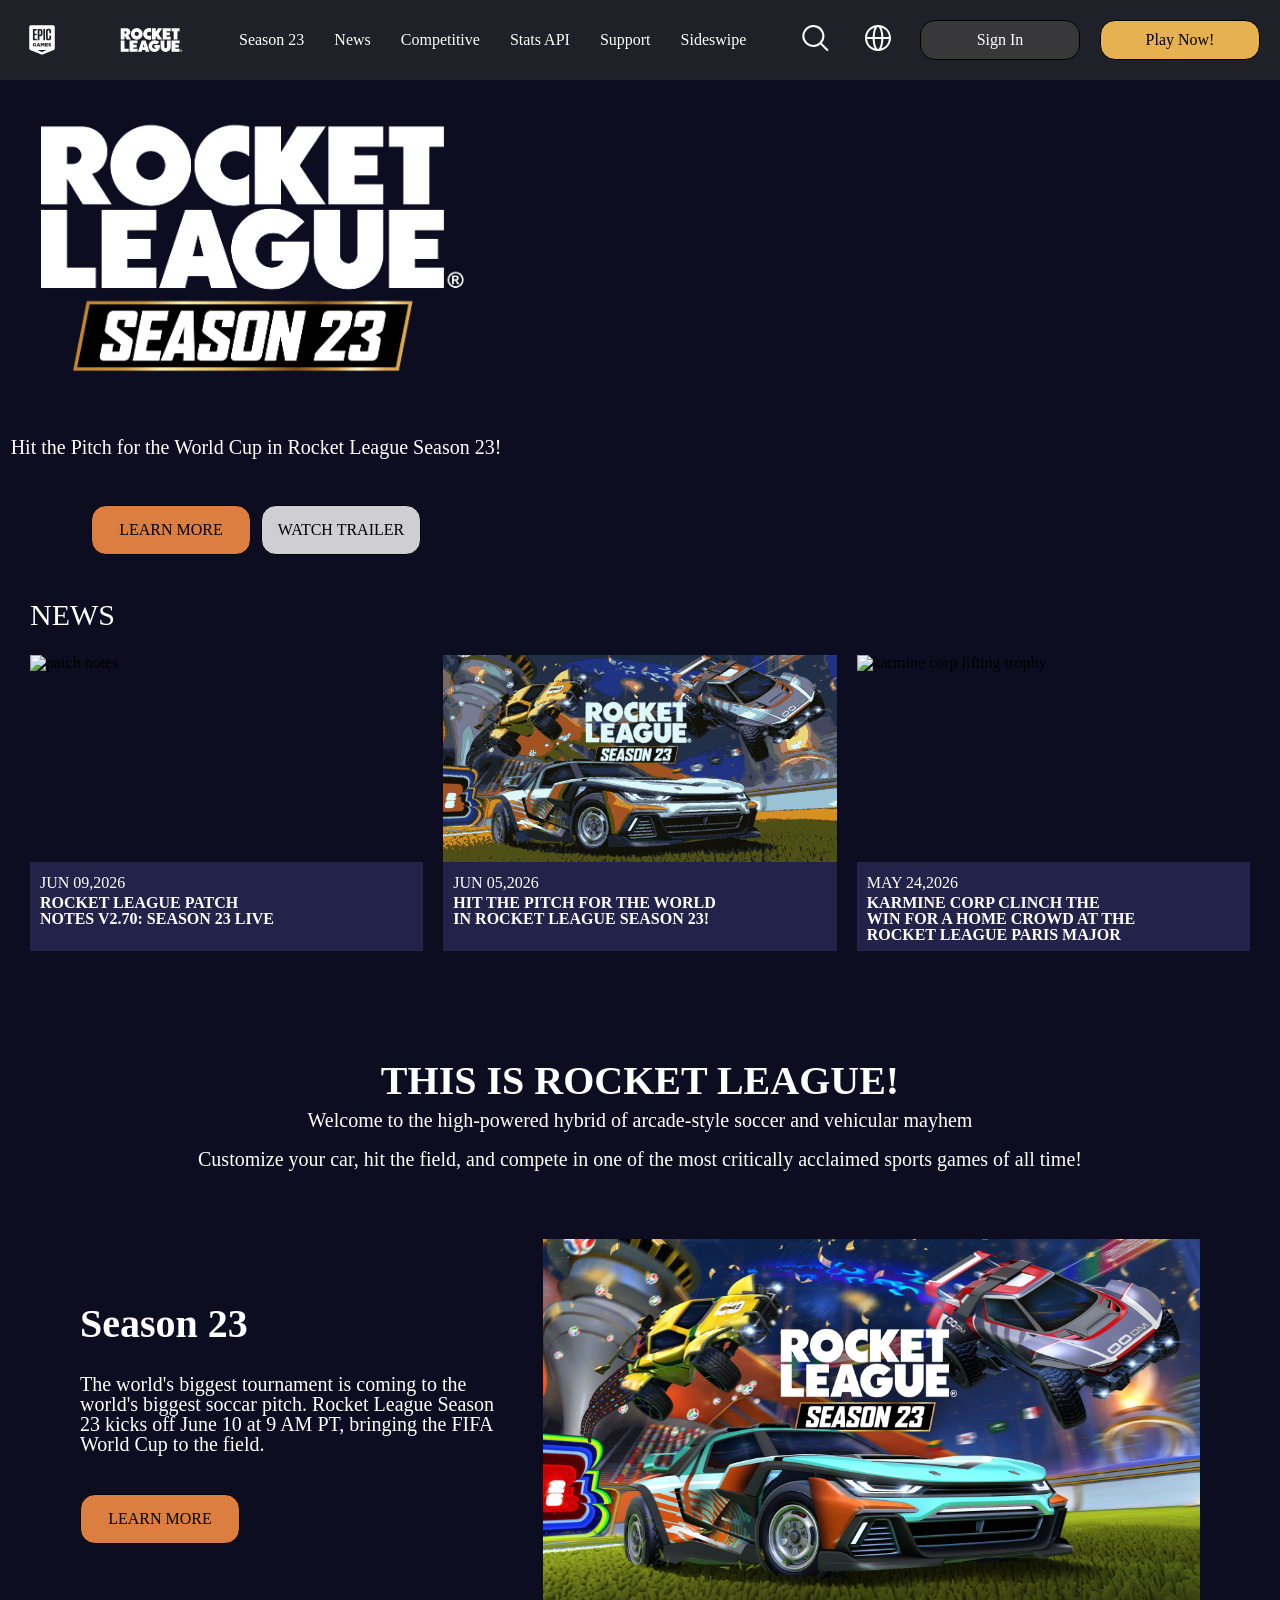
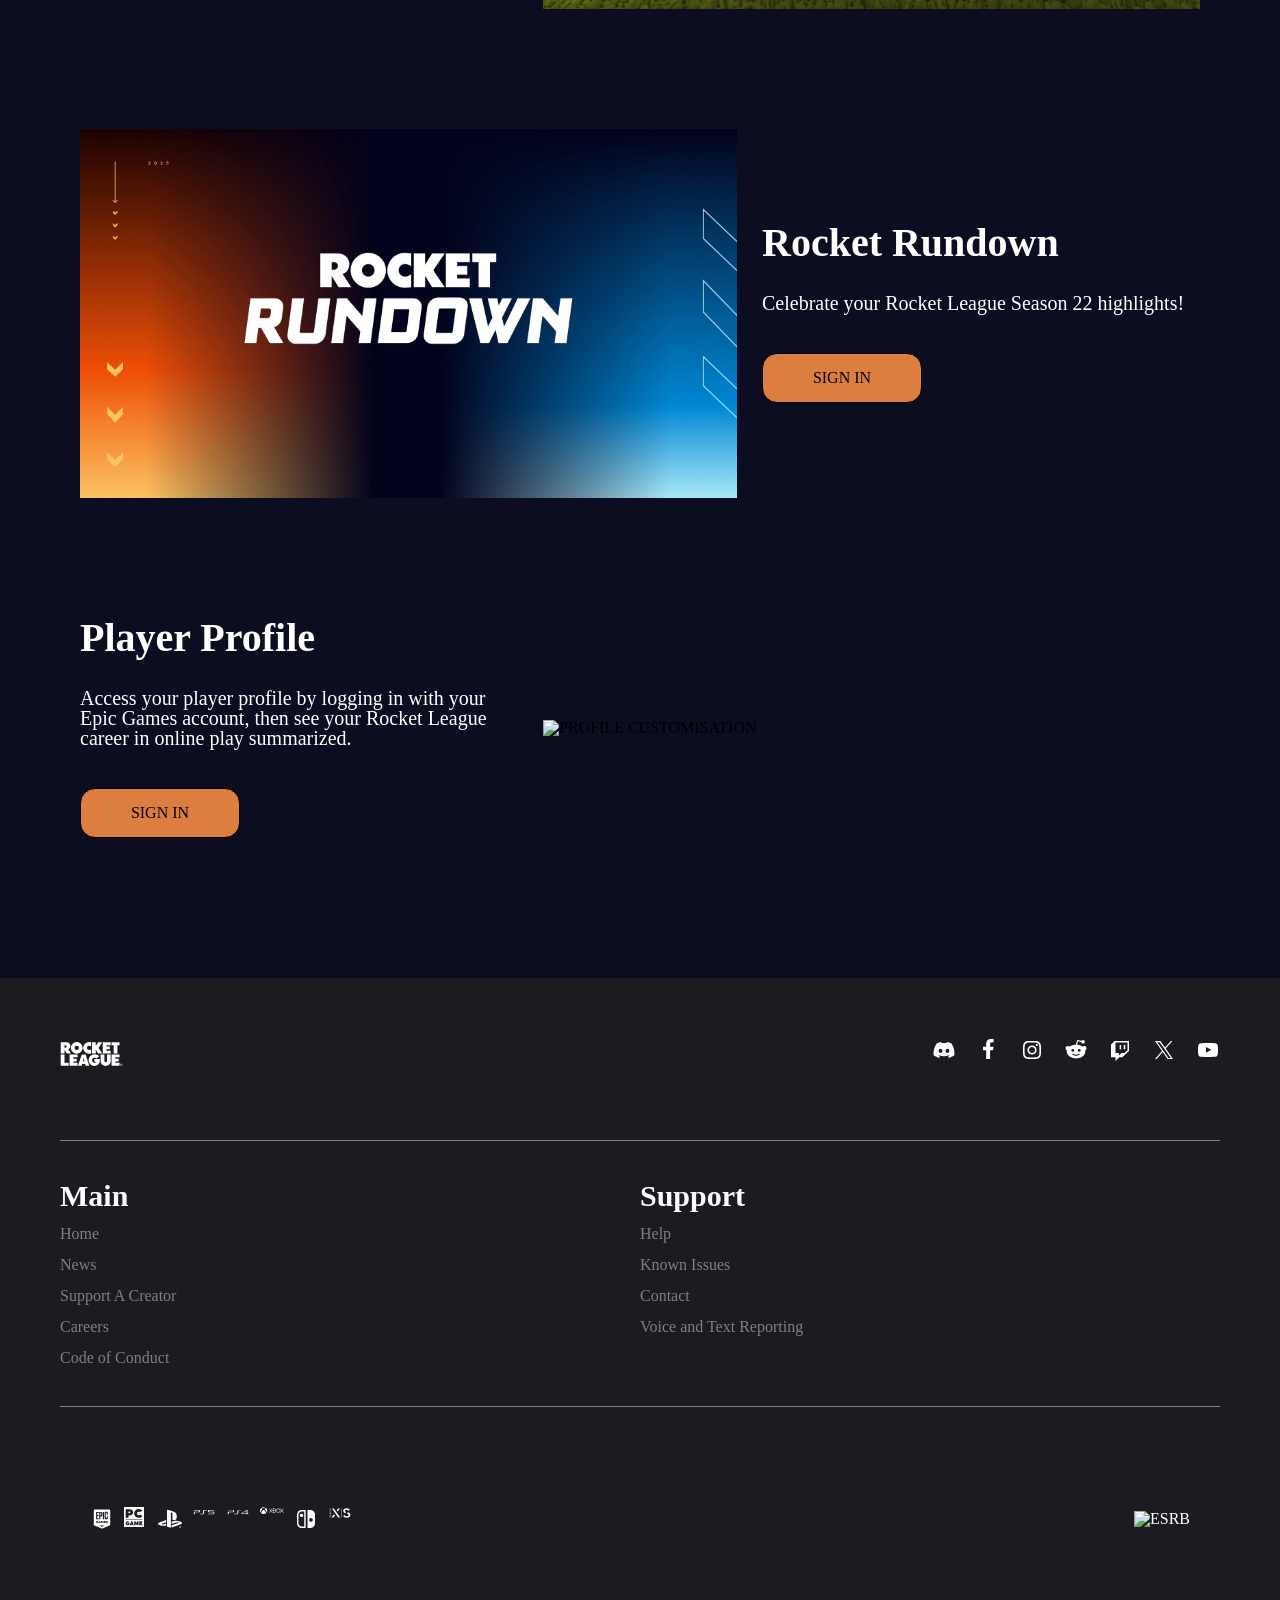
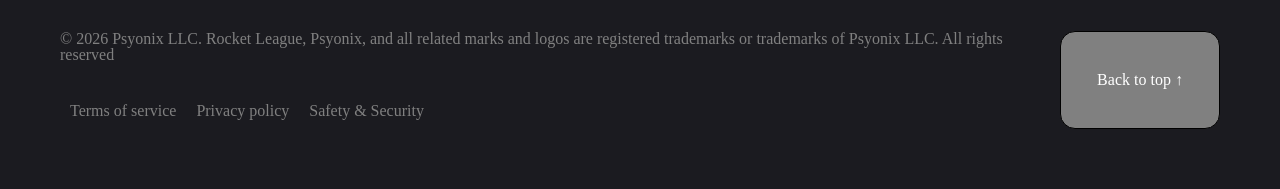
==== commit b3ee0657: "footer updated" ====
--- a/index.html
+++ b/index.html
@@ -330,7 +330,7 @@
 
                 <a href="#">
 
-                    <span> 
+                    <span>
                         <svg viewBox="0 0 24 24" xmlns="http://www.w3.org/2000/svg">
                             <path
                                 d="M15.184 3c1.298 0 1.7.01 1.961.056 1.946.335 3.426 1.8 3.795 3.742.052.272.06.91.06 5.183 0 4.567.005 5.105-.139 5.598-.025.085-.054.17-.089.273a6 6 0 0 1-.279.652 4.65 4.65 0 0 1-3.575 2.46c-.358.037-3.251.052-3.352.014-.055-.025-.06-.863-.06-8.974 0-4.91.012-8.938.027-8.978.011-.015.757-.026 1.651-.026m-5.789.004c2.185-.004 2.248 0 2.286.067.026.064.037 2.912.037 8.945 0 8.154-.004 8.873-.06 8.93-.056.055-.276.058-2.36.043-2.016-.011-2.33-.022-2.575-.078-1.886-.44-3.214-1.77-3.627-3.638-.075-.346-.078-.452-.09-4.937C2.989 7.45 3 7.08 3.164 6.45a4.65 4.65 0 0 1 3.69-3.391c.235-.041.768-.052 2.542-.056m-.611 1.453c-1.595.004-1.823.026-2.314.224A3.2 3.2 0 0 0 4.54 6.986c-.078.37-.08 9.642.003 10.019a3.16 3.16 0 0 0 2.34 2.437c.28.071.43.078 1.828.093l1.516.019V4.453zm8.73 6.687a1.81 1.81 0 0 0-2.18 1.207c-.093.29-.097.767-.015 1.05a1.835 1.835 0 0 0 2.196 1.245c.573-.152 1.021-.566 1.249-1.155.123-.32.126-.835.003-1.185a1.82 1.82 0 0 0-1.252-1.162M7.175 6.73c.939-.186 1.848.455 2.008 1.413.138.805-.35 1.592-1.159 1.864-.197.067-.301.077-.595.066-.325-.011-.389-.025-.638-.148a1.7 1.7 0 0 1-.802-.806c-.119-.238-.137-.317-.152-.611-.03-.566.163-1.047.554-1.386a2 2 0 0 1 .784-.392">
@@ -347,18 +347,19 @@
                 <img src="img/esrb.png" alt="ESRB">
             </div>
         </section>
-        <section class="footer-bottom">
-            <div class="legal">
+        <section class="footer-bottom flex">
+            <div class="legal flex">
                 <p> © 2026 Psyonix LLC. Rocket League, Psyonix, and all related marks and
-                    logos are registered trademarks or trademarks of Psyonix LLC.</p>
-                <div class="legal-links">
+                    logos are registered trademarks or trademarks of Psyonix LLC. All rights reserved
+                </p>
+                <div class="legal-links flex">
                     <a href="#">Terms of service</a>
                     <a href="#">Privacy policy</a>
                     <a href="#">Safety & Security</a>
                 </div>
             </div>
             <button class="back-top">
-                Back to top ↑
+                <span><a href="#">Back to top ↑</a></span>
             </button>
         </section>
     </footer>
--- a/style.css
+++ b/style.css
@@ -137,7 +137,6 @@
 main .gameplay-intro .gameplay {
   width: 60%;
   height: 100%;
-  padding: 0;
 }
 main .gameplay-intro .gameplay video {
   display: block;
@@ -373,17 +372,38 @@
     align-items: flex-start;
     gap: 30px;
   }
-  .footer-links {
-    grid-template-columns: 1fr;
-    gap: 60px;
-  }
-  .rating img {
-    width: 240px;
-  }
-  .legal-links {
-    flex-wrap: wrap;
-  }
-}
+}
+.footer-bottom {
+  justify-content: space-between;
+}
+.footer-bottom .legal {
+  flex-direction: column;
+  gap: 30px;
+}
+.footer-bottom .legal p {
+  color: gray;
+}
+.footer-bottom .legal .legal-links {
+  flex-wrap: wrap;
+}
+.footer-bottom .legal .legal-links a {
+  color: white;
+  text-decoration: none;
+  color: gray;
+  margin: 10px;
+}
+.footer-bottom .back-top {
+  border: 1px solid;
+  border-radius: 15px;
+  padding: 10px;
+  min-width: 160px;
+  background: gray;
+}
+.footer-bottom .back-top span a {
+  color: white;
+  text-decoration: none;
+}
+
 @media (max-width: 1279px) {
   header .left {
     gap: 10px;
@@ -480,6 +500,8 @@
     color: white;
   }
   header .left .links.active .menu-header .close-nav {
+    position: relative;
+    z-index: 2;
     display: block;
     font-size: 32px;
     color: white;
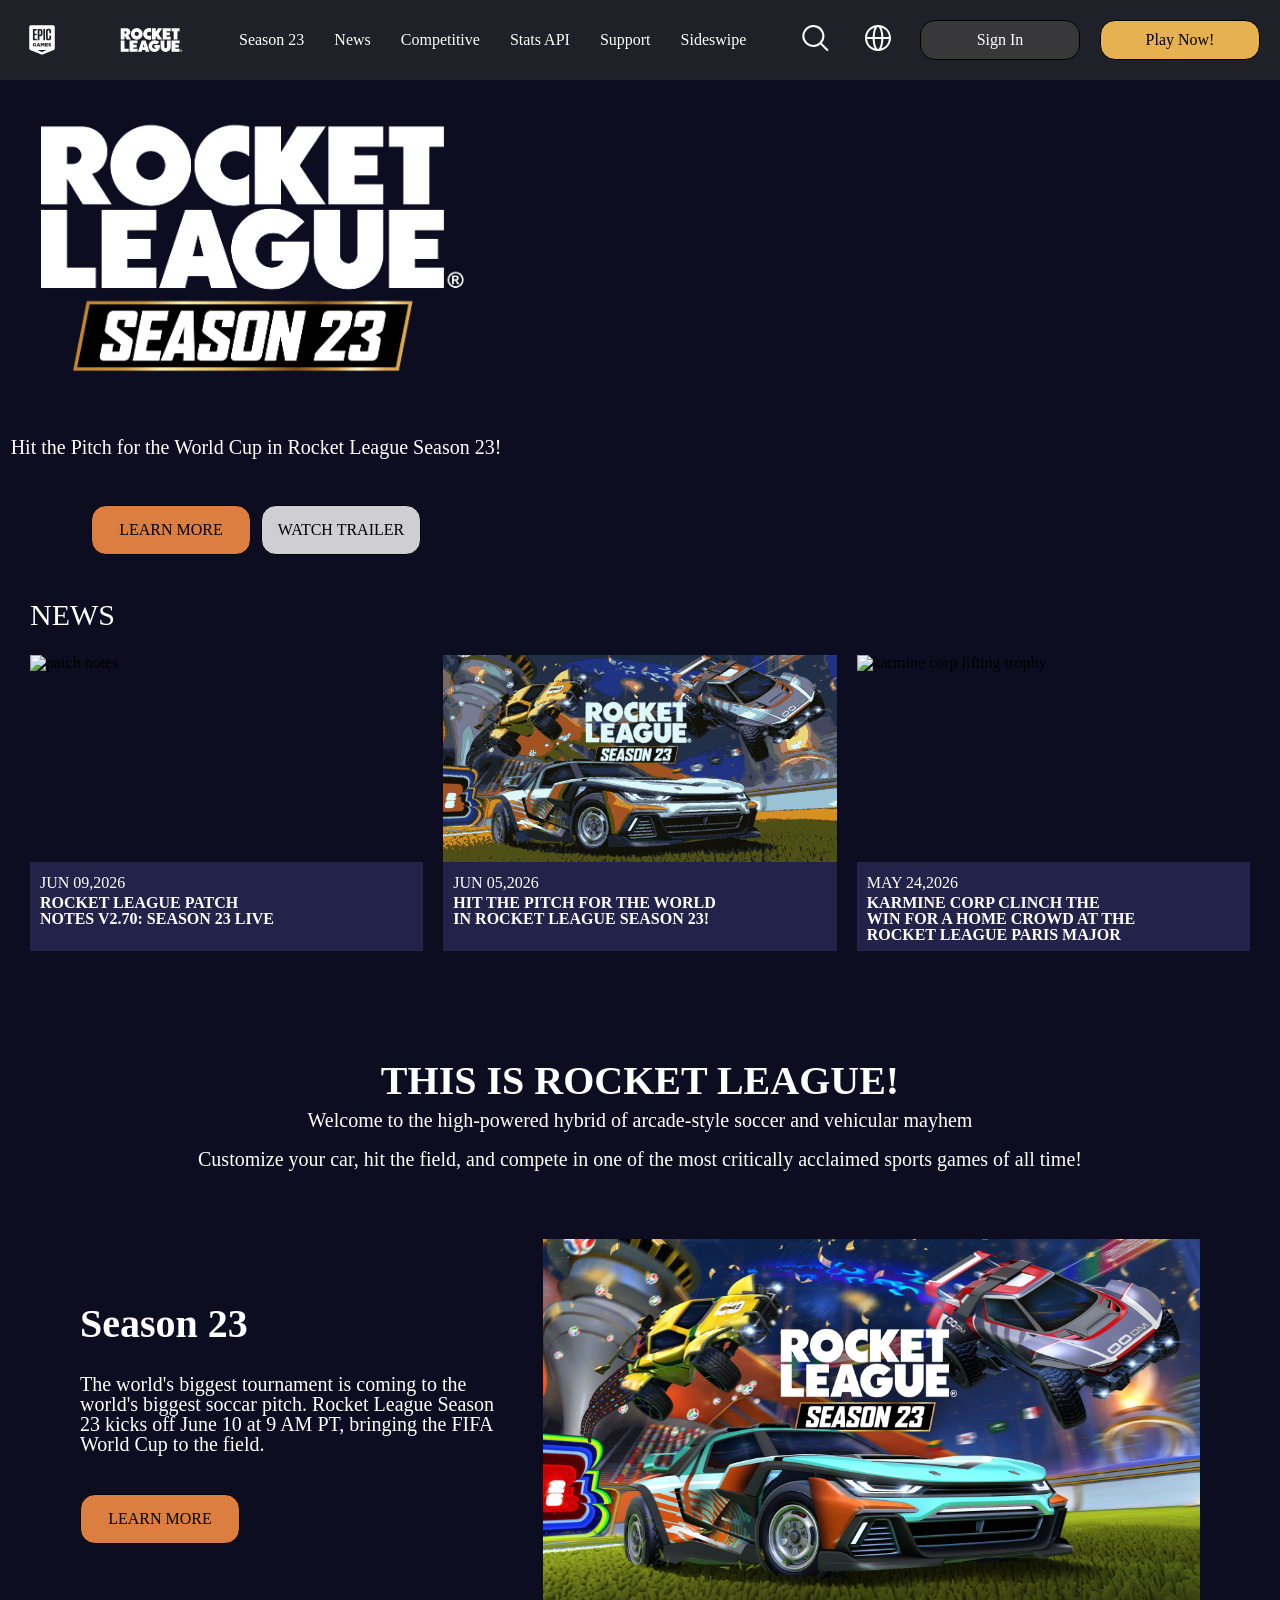
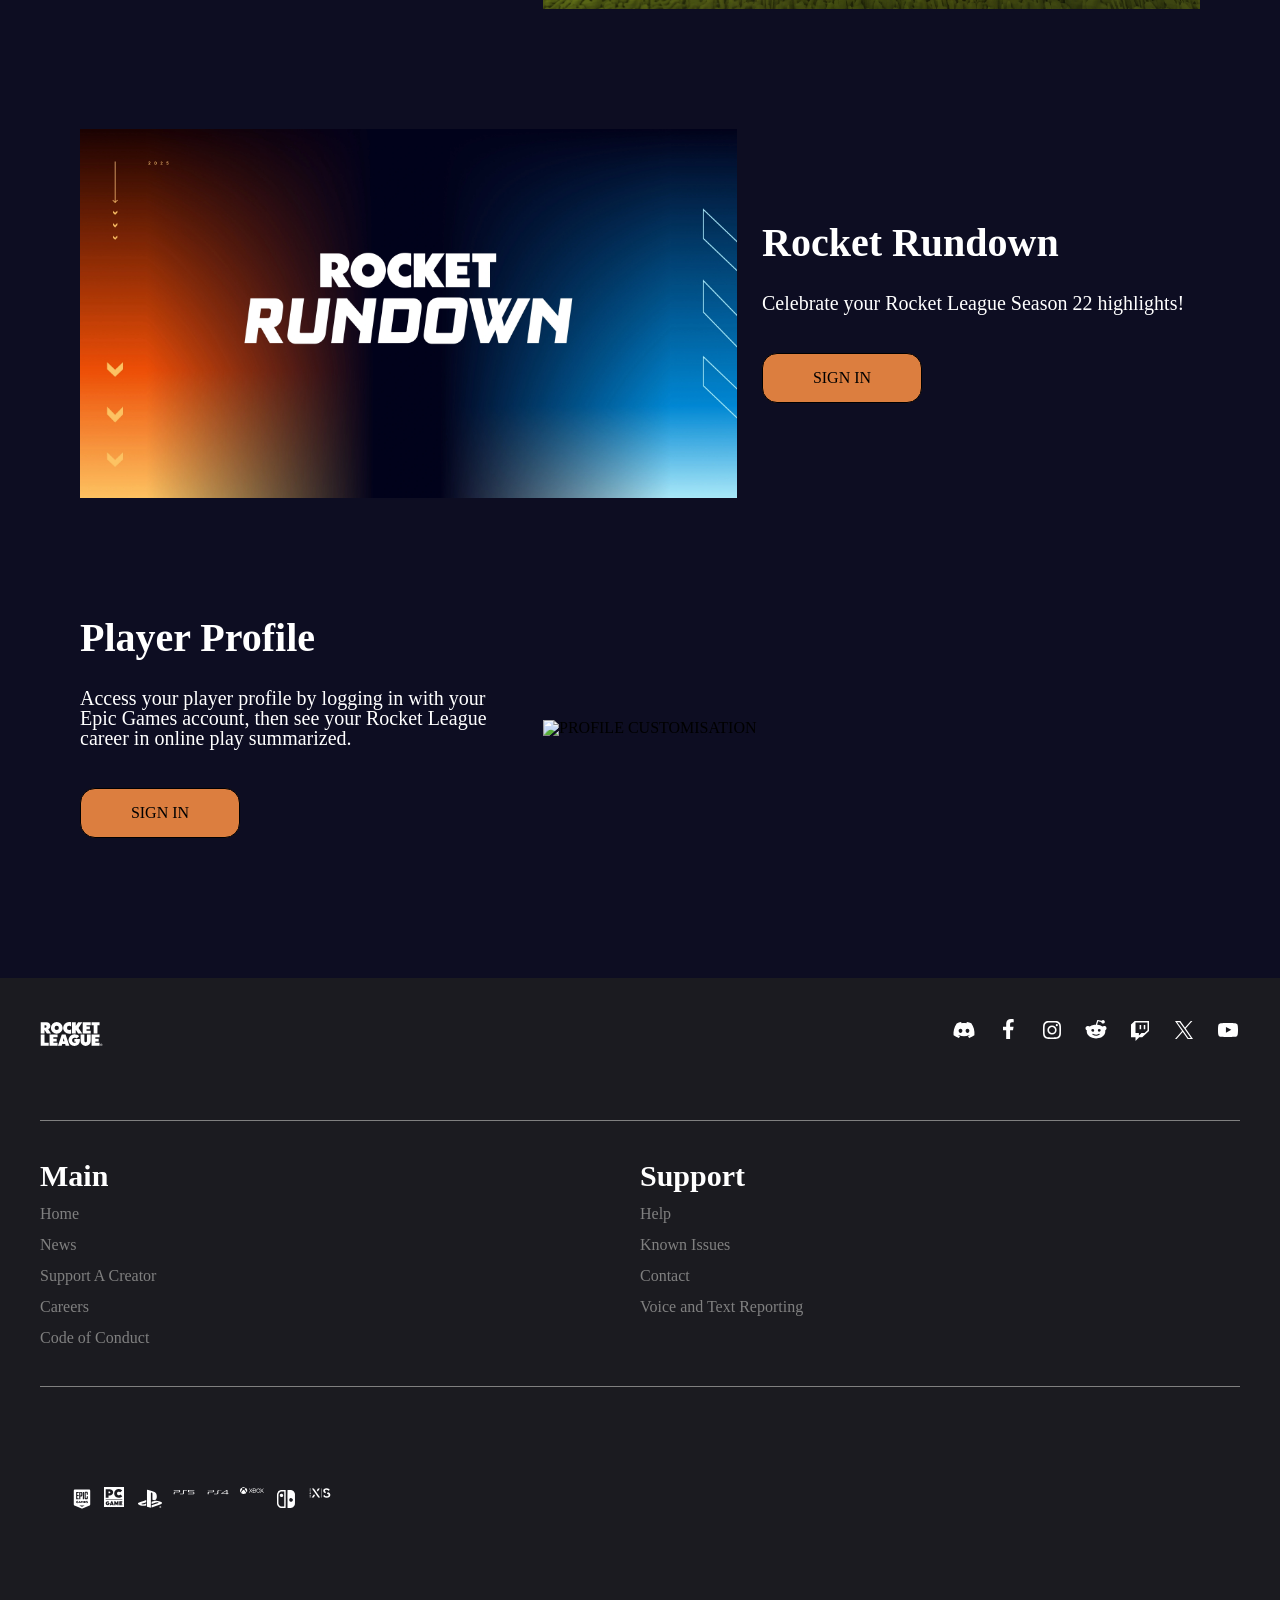
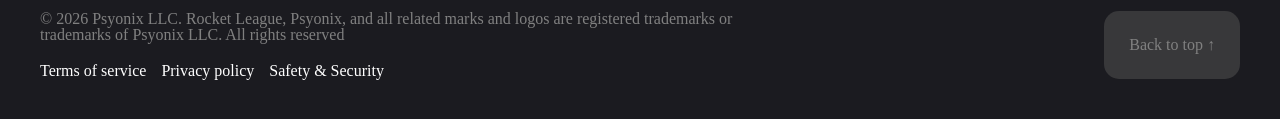
==== commit 6f115851: "first page finished with (footer + responsive)" ====
--- a/index.html
+++ b/index.html
@@ -197,7 +197,7 @@
         </section>
     </main>
     <footer class="flex">
-        <section>
+        <section class="footer-head">
             <div class="footer-top flex">
                 <img src="./img/Logo Rocket League.svg" class="footer-logo" alt="Rocket League">
                 <div class="socials flex">
@@ -342,9 +342,6 @@
                 <a href="#" id="xseries">
                     <img src="./img/series-logo.svg" alt="xseries logo">
                 </a>
-            </div>
-            <div class="rating">
-                <img src="img/esrb.png" alt="ESRB">
             </div>
         </section>
         <section class="footer-bottom flex">
--- a/style.css
+++ b/style.css
@@ -284,16 +284,16 @@
   flex-direction: column;
   background: #1b1b20;
   color: white;
-  padding: 60px;
+  padding: 40px;
   gap: 70px;
 }
-footer section .footer-top {
+footer .footer-head .footer-top {
   justify-content: space-between;
 }
-footer section .footer-top .socials {
+footer .footer-head .footer-top .socials {
   gap: 20px;
 }
-footer section .footer-top .socials a span svg {
+footer .footer-head .footer-top .socials a span svg {
   fill: white;
   height: 24px;
   width: 24px;
@@ -360,48 +360,43 @@
   height: 100%;
   width: 100%;
 }
-
-@media (max-width: 900px) {
-  .footer {
-    padding: 40px 24px;
-  }
-  .footer-top,
-  .footer-platforms,
-  .footer-bottom {
-    flex-direction: column;
-    align-items: flex-start;
-    gap: 30px;
-  }
-}
-.footer-bottom {
+footer .footer-bottom {
   justify-content: space-between;
 }
-.footer-bottom .legal {
-  flex-direction: column;
-  gap: 30px;
-}
-.footer-bottom .legal p {
+footer .footer-bottom .legal {
+  flex-direction: column;
+  gap: 20px;
+  flex-wrap: wrap;
+}
+footer .footer-bottom .legal p {
+  max-width: 700px;
+  width: auto;
   color: gray;
 }
-.footer-bottom .legal .legal-links {
+footer .footer-bottom .legal .legal-links {
   flex-wrap: wrap;
 }
-.footer-bottom .legal .legal-links a {
+footer .footer-bottom .legal .legal-links a {
+  color: white;
+  text-decoration: none;
+}
+footer .footer-bottom .legal .legal-links {
+  gap: 15px;
+}
+footer .footer-bottom .back-top {
+  background-color: #38383a;
+  border: none;
+  border-radius: 15px;
+  padding: 15px;
+}
+footer .footer-bottom .back-top span {
+  color: white;
+}
+footer .footer-bottom .back-top span a {
   color: white;
   text-decoration: none;
   color: gray;
   margin: 10px;
-}
-.footer-bottom .back-top {
-  border: 1px solid;
-  border-radius: 15px;
-  padding: 10px;
-  min-width: 160px;
-  background: gray;
-}
-.footer-bottom .back-top span a {
-  color: white;
-  text-decoration: none;
 }
 
 @media (max-width: 1279px) {
@@ -547,6 +542,12 @@
   main .gameplay-intro .transparent-text {
     width: 60%;
   }
+  main .news {
+    padding: 20px;
+  }
+  main .info {
+    padding: 20px;
+  }
   main .info .info1,
   main .info .info2,
   main .info .info3 {
@@ -561,6 +562,21 @@
   main .info .info2 .info-pic,
   main .info .info3 .info-pic {
     width: 100%;
+  }
+}
+@media (max-width: 900px) {
+  footer {
+    padding: 20px;
+  }
+  .footer-top,
+  .footer-platforms,
+  .footer-bottom {
+    flex-direction: column;
+    align-items: flex-start;
+    gap: 30px;
+  }
+  .footer-bottom {
+    justify-content: space-between;
   }
 }
 @media (max-width: 837px) {
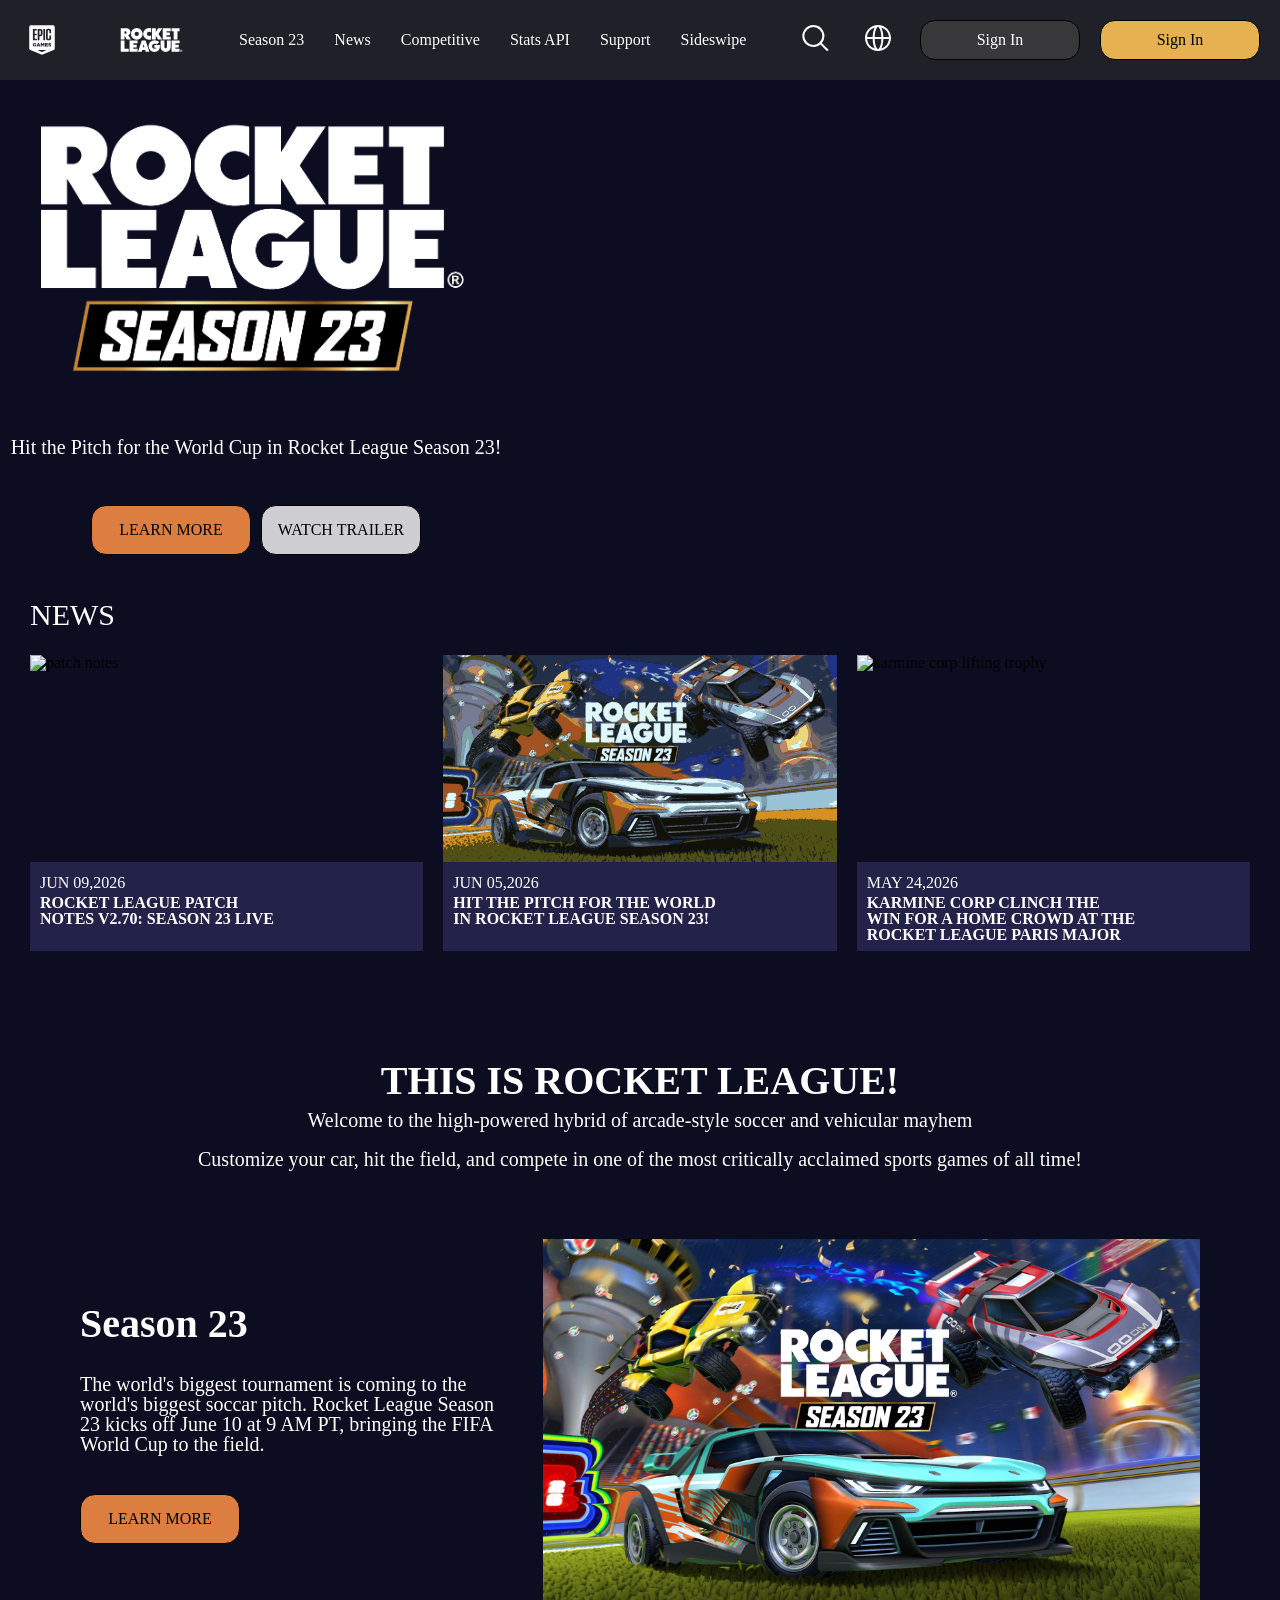
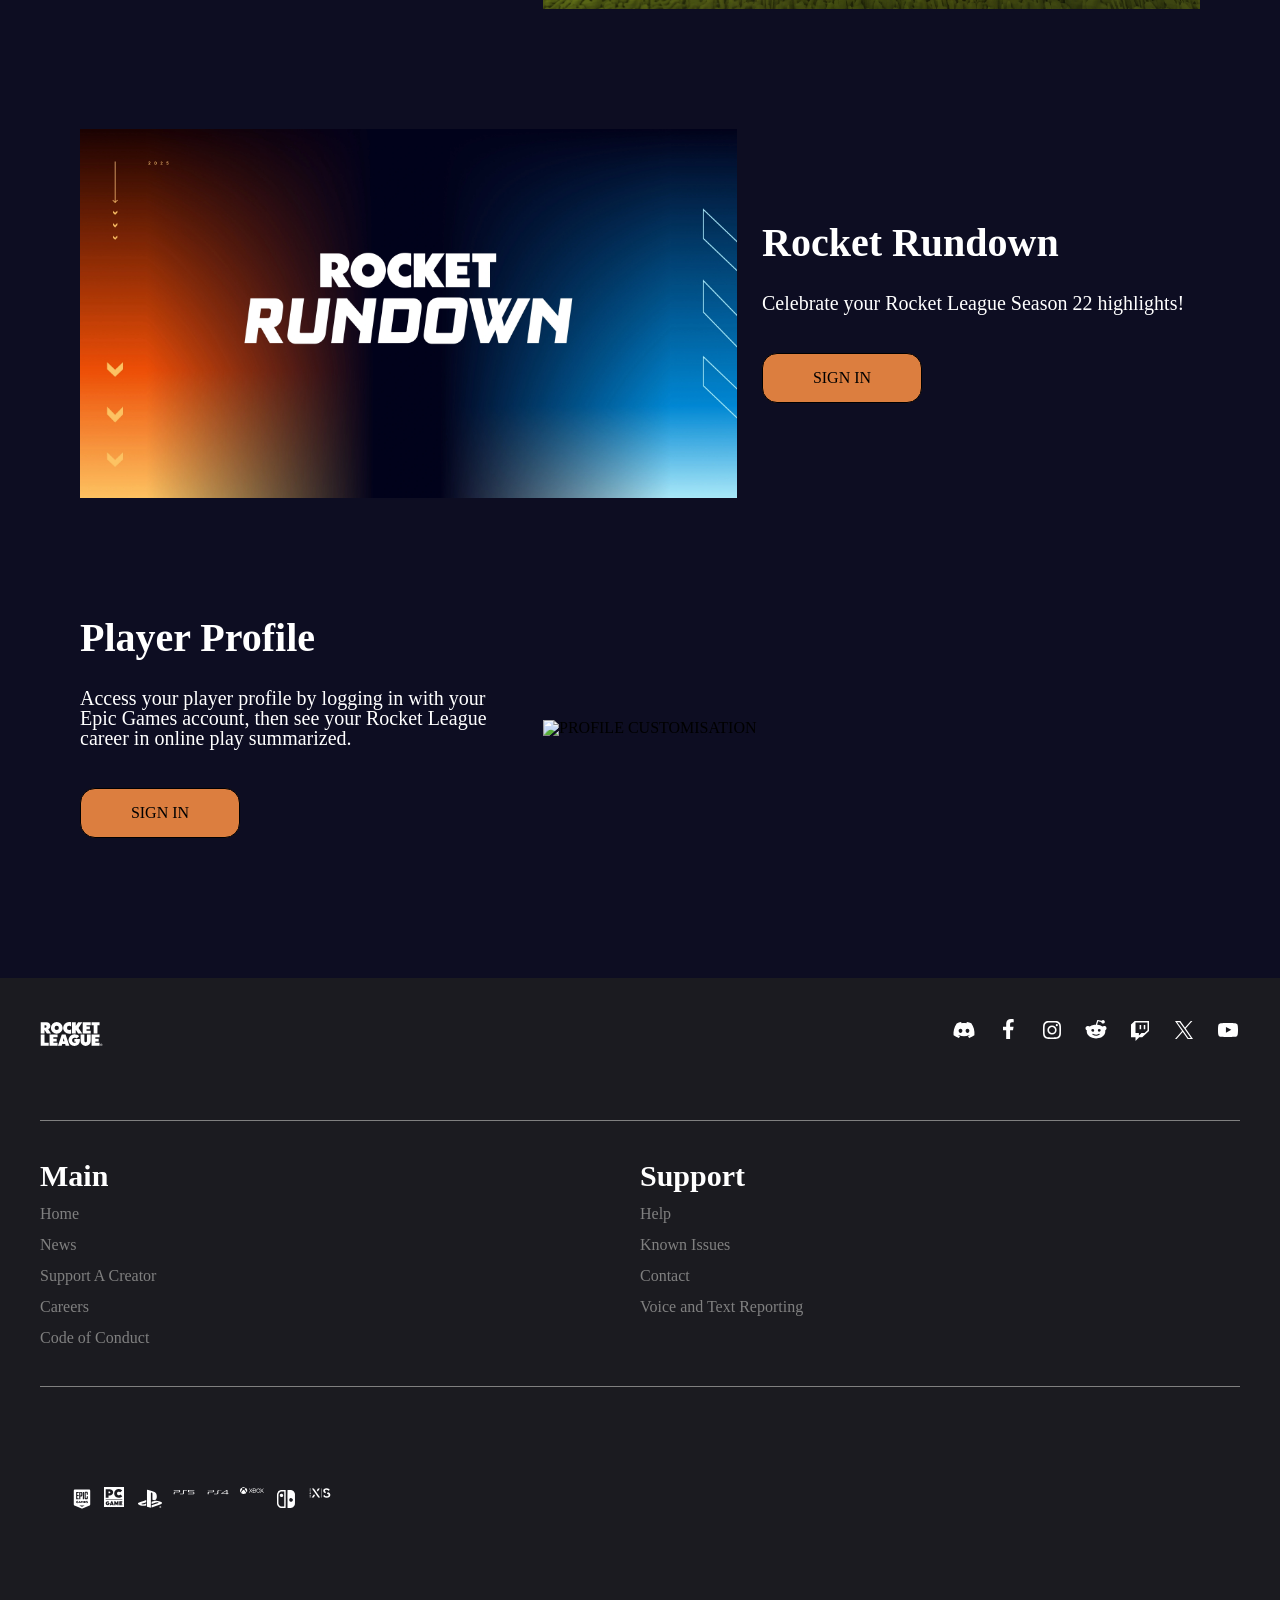
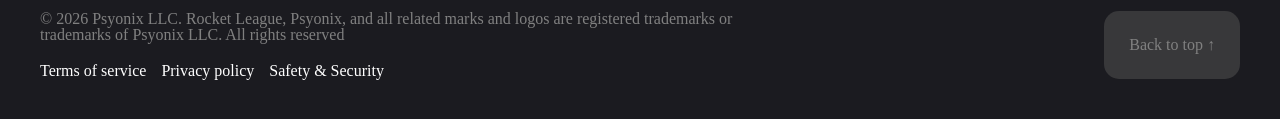
==== commit 796178f1: "added 2 more pages sign in and registration pages added, fully responsive and very time consuming" ====
--- a/index.html
+++ b/index.html
@@ -5,8 +5,8 @@
     <meta charset="UTF-8">
     <meta name="viewport" content="width=device-width, initial-scale=1.0">
     <title>Rocket League</title>
-    <link rel="stylesheet" href="./reset.css">
-    <link rel="stylesheet" href="./style.css">
+    <link rel="stylesheet" href="./styling/reset.css">
+    <link rel="stylesheet" href="./styling/style.css">
 
 </head>
 
@@ -14,13 +14,15 @@
     <header class="flex">
         <div class="left flex">
             <div class="epiclist ">
-                <button class="flex transparent">
-                    <svg class="svg" xmlns="http://www.w3.org/2000/svg" width="32" height="32" fill="none" viewBox="0 0 32 32">
-                        <path fill="#fff"
-                            d="M26.439 1.25c1.712 0 2.336.623 2.336 2.31v20.56c0 .265-.047.74-.133.944-.087.205-.167.371-.327.52-.164.153-.45.312-.587.375l-11.067 4.657a1.686 1.686 0 0 1-1.322 0L4.273 25.961a2.624 2.624 0 0 1-.586-.376c-.16-.149-.24-.315-.327-.519-.086-.203-.133-.68-.133-.944V3.56c0-1.687.624-2.31 2.336-2.31h20.875ZM11.845 26.07a.097.097 0 0 0-.029.019.096.096 0 0 0-.02.028.103.103 0 0 0-.007.035.09.09 0 0 0 .007.037.098.098 0 0 0 .049.046l4.007 1.7a.358.358 0 0 0 .28 0l4.038-1.7a.08.08 0 0 0 .028-.018.093.093 0 0 0 .02-.028.106.106 0 0 0 .007-.037.087.087 0 0 0-.027-.063.083.083 0 0 0-.063-.026H11.88a.089.089 0 0 0-.035.006ZM8.7 18.901c-.267 0-.516.046-.745.137-.23.092-.427.218-.593.38a1.79 1.79 0 0 0-.388.565c-.095.215-.141.45-.141.7v.011c0 .258.047.496.143.712.095.217.228.404.396.56.17.158.368.28.598.368.23.088.48.132.75.132.318 0 .602-.051.853-.152a2.54 2.54 0 0 0 .654-.378v-1.543H8.632v.698h.683v.416a.998.998 0 0 1-.554.141.992.992 0 0 1-.38-.07.874.874 0 0 1-.492-.498 1.03 1.03 0 0 1-.07-.382v-.01a.973.973 0 0 1 .257-.666.837.837 0 0 1 .629-.274c.172 0 .324.027.454.083.13.055.259.135.384.24l.565-.67a2.195 2.195 0 0 0-.612-.368 2.178 2.178 0 0 0-.796-.132Zm14.96.007a1.83 1.83 0 0 0-.561.081 1.281 1.281 0 0 0-.423.229.978.978 0 0 0-.268.347 1.054 1.054 0 0 0-.092.44v.012c0 .175.034.324.102.443.068.119.16.219.278.299.118.08.256.145.414.196.158.05.33.096.515.139.12.026.215.051.29.076.073.024.133.05.178.076a.254.254 0 0 1 .092.08c.016.027.025.06.025.096v.01a.193.193 0 0 1-.103.173.574.574 0 0 1-.293.062c-.404 0-.779-.138-1.125-.412l-.536.633c.215.189.463.33.742.425.278.095.573.142.883.142.212 0 .404-.024.576-.075.172-.051.319-.125.44-.22.123-.097.218-.214.286-.351.068-.137.102-.295.102-.471v-.01a.89.89 0 0 0-.09-.414.826.826 0 0 0-.257-.297 1.658 1.658 0 0 0-.41-.208 4.235 4.235 0 0 0-.537-.15 3.63 3.63 0 0 1-.294-.075 1.016 1.016 0 0 1-.184-.074.25.25 0 0 1-.095-.08.19.19 0 0 1-.027-.102v-.011c0-.062.03-.114.087-.156a.441.441 0 0 1 .26-.065c.155 0 .316.03.483.087.167.058.33.14.488.252l.48-.67a2.007 2.007 0 0 0-.63-.342 2.524 2.524 0 0 0-.797-.115Zm-13.127 3.486h1.012l.248-.614h1.338l.253.614h1.031l-1.477-3.455h-.927l-1.478 3.454Zm4.219 0h.941v-1.96l.883 1.332h.02l.887-1.342v1.97h.956v-3.43h-1.015l-.83 1.328-.826-1.327h-1.016v3.428Zm4.33 0h2.814v-.808h-1.863v-.544h1.665v-.75h-1.665v-.519h1.84v-.808h-2.791v3.428Zm-6.23-1.353h-.778l.39-.975.388.975Zm9.275-16.19c-1.42 0-2.123.695-2.123 2.101v7.305c0 1.406.703 2.1 2.124 2.1h.865c1.42 0 2.123-.695 2.123-2.1v-2.635h-1.715v2.554c0 .452-.212.662-.653.662h-.326c-.457 0-.67-.21-.67-.662V7.034c0-.453.212-.663.67-.663h.294c.44 0 .652.21.652.663v2.213h1.715v-2.31c0-1.406-.686-2.085-2.106-2.085h-.85Zm-15.21 11.41h3.919v-1.568H8.664v-3.409h2.058V9.717H8.664v-3.2h2.139V4.95H6.917v11.312Zm4.763 0h1.747v-4.105h.996c1.42 0 2.123-.694 2.123-2.1V7.05c0-1.407-.702-2.1-2.123-2.1H11.68v11.31ZM17.334 4.95v11.312h1.747V4.95h-1.747Zm-3.19 1.519c.441 0 .654.21.654.662v2.845c0 .452-.212.663-.653.663h-.718v-4.17h.718Z">
-                        </path>
-                    </svg>
-                </button>
+                <a href="./index.html">
+                    <button class="flex transparent">
+                        <svg class="svg" xmlns="http://www.w3.org/2000/svg" width="32" height="32" fill="none" viewBox="0 0 32 32">
+                            <path fill="#fff"
+                                d="M26.439 1.25c1.712 0 2.336.623 2.336 2.31v20.56c0 .265-.047.74-.133.944-.087.205-.167.371-.327.52-.164.153-.45.312-.587.375l-11.067 4.657a1.686 1.686 0 0 1-1.322 0L4.273 25.961a2.624 2.624 0 0 1-.586-.376c-.16-.149-.24-.315-.327-.519-.086-.203-.133-.68-.133-.944V3.56c0-1.687.624-2.31 2.336-2.31h20.875ZM11.845 26.07a.097.097 0 0 0-.029.019.096.096 0 0 0-.02.028.103.103 0 0 0-.007.035.09.09 0 0 0 .007.037.098.098 0 0 0 .049.046l4.007 1.7a.358.358 0 0 0 .28 0l4.038-1.7a.08.08 0 0 0 .028-.018.093.093 0 0 0 .02-.028.106.106 0 0 0 .007-.037.087.087 0 0 0-.027-.063.083.083 0 0 0-.063-.026H11.88a.089.089 0 0 0-.035.006ZM8.7 18.901c-.267 0-.516.046-.745.137-.23.092-.427.218-.593.38a1.79 1.79 0 0 0-.388.565c-.095.215-.141.45-.141.7v.011c0 .258.047.496.143.712.095.217.228.404.396.56.17.158.368.28.598.368.23.088.48.132.75.132.318 0 .602-.051.853-.152a2.54 2.54 0 0 0 .654-.378v-1.543H8.632v.698h.683v.416a.998.998 0 0 1-.554.141.992.992 0 0 1-.38-.07.874.874 0 0 1-.492-.498 1.03 1.03 0 0 1-.07-.382v-.01a.973.973 0 0 1 .257-.666.837.837 0 0 1 .629-.274c.172 0 .324.027.454.083.13.055.259.135.384.24l.565-.67a2.195 2.195 0 0 0-.612-.368 2.178 2.178 0 0 0-.796-.132Zm14.96.007a1.83 1.83 0 0 0-.561.081 1.281 1.281 0 0 0-.423.229.978.978 0 0 0-.268.347 1.054 1.054 0 0 0-.092.44v.012c0 .175.034.324.102.443.068.119.16.219.278.299.118.08.256.145.414.196.158.05.33.096.515.139.12.026.215.051.29.076.073.024.133.05.178.076a.254.254 0 0 1 .092.08c.016.027.025.06.025.096v.01a.193.193 0 0 1-.103.173.574.574 0 0 1-.293.062c-.404 0-.779-.138-1.125-.412l-.536.633c.215.189.463.33.742.425.278.095.573.142.883.142.212 0 .404-.024.576-.075.172-.051.319-.125.44-.22.123-.097.218-.214.286-.351.068-.137.102-.295.102-.471v-.01a.89.89 0 0 0-.09-.414.826.826 0 0 0-.257-.297 1.658 1.658 0 0 0-.41-.208 4.235 4.235 0 0 0-.537-.15 3.63 3.63 0 0 1-.294-.075 1.016 1.016 0 0 1-.184-.074.25.25 0 0 1-.095-.08.19.19 0 0 1-.027-.102v-.011c0-.062.03-.114.087-.156a.441.441 0 0 1 .26-.065c.155 0 .316.03.483.087.167.058.33.14.488.252l.48-.67a2.007 2.007 0 0 0-.63-.342 2.524 2.524 0 0 0-.797-.115Zm-13.127 3.486h1.012l.248-.614h1.338l.253.614h1.031l-1.477-3.455h-.927l-1.478 3.454Zm4.219 0h.941v-1.96l.883 1.332h.02l.887-1.342v1.97h.956v-3.43h-1.015l-.83 1.328-.826-1.327h-1.016v3.428Zm4.33 0h2.814v-.808h-1.863v-.544h1.665v-.75h-1.665v-.519h1.84v-.808h-2.791v3.428Zm-6.23-1.353h-.778l.39-.975.388.975Zm9.275-16.19c-1.42 0-2.123.695-2.123 2.101v7.305c0 1.406.703 2.1 2.124 2.1h.865c1.42 0 2.123-.695 2.123-2.1v-2.635h-1.715v2.554c0 .452-.212.662-.653.662h-.326c-.457 0-.67-.21-.67-.662V7.034c0-.453.212-.663.67-.663h.294c.44 0 .652.21.652.663v2.213h1.715v-2.31c0-1.406-.686-2.085-2.106-2.085h-.85Zm-15.21 11.41h3.919v-1.568H8.664v-3.409h2.058V9.717H8.664v-3.2h2.139V4.95H6.917v11.312Zm4.763 0h1.747v-4.105h.996c1.42 0 2.123-.694 2.123-2.1V7.05c0-1.407-.702-2.1-2.123-2.1H11.68v11.31ZM17.334 4.95v11.312h1.747V4.95h-1.747Zm-3.19 1.519c.441 0 .654.21.654.662v2.845c0 .452-.212.663-.653.663h-.718v-4.17h.718Z">
+                            </path>
+                        </svg>
+                    </button>
+                </a>
             </div>
             <div class="name">
                 <button class="flex transparent desktop">
@@ -97,10 +99,10 @@
                 </svg>
             </button>
             <button class="sign">
-                <span>Sign In</span>
+                <span><a style="text-decoration: none;" href="./registration.html">Sign In</a></span>
             </button>
             <button class="play">
-                <span>Play Now!</span>
+                <span><a style="text-decoration: none;" href="./registration.html">Sign In</a></span>
             </button>
         </div>
         <button class="burger transparent" id="burger-button">
--- a/styling/style.css
+++ b/styling/style.css
@@ -0,0 +1,604 @@
+.burger,
+.close-nav {
+  display: none;
+  border: none;
+  background: transparent;
+  color: white;
+  font-size: 32px;
+  cursor: pointer;
+}
+
+#more {
+  display: none;
+}
+
+.flex {
+  display: flex;
+}
+
+.svg {
+  fill: white;
+  height: 32px;
+  width: 32px;
+}
+
+.nav-list {
+  display: none;
+}
+
+.transparent {
+  background-color: transparent;
+  border: none;
+}
+
+header {
+  background-color: #202029;
+  padding: 20px;
+  justify-content: space-between;
+  width: 100%;
+}
+header .left {
+  gap: 50px;
+  align-items: center;
+}
+header .left .name .mobile {
+  display: none;
+}
+header .left .name .desktop {
+  display: flex;
+}
+header .left .links {
+  display: flex;
+  gap: 30px;
+}
+header .left .links .menu-header {
+  display: none;
+}
+header .left .links .menu-footer {
+  display: none;
+}
+header .left .links .menu-links {
+  display: flex;
+  flex-direction: row;
+  gap: 30px;
+}
+header .left .links a {
+  color: white;
+  text-decoration: none;
+}
+header .right {
+  gap: 20px;
+}
+header .right .sign {
+  border: 1px solid;
+  border-radius: 15px;
+  padding: 10px;
+  min-width: 160px;
+  background-color: #38383a;
+}
+header .right .sign span {
+  color: white;
+}
+header .right .play {
+  border: 1px solid;
+  border-radius: 15px;
+  padding: 10px;
+  min-width: 160px;
+  background-color: rgb(230, 177, 81);
+}
+
+main {
+  height: 100%;
+  background-color: #0d0d22;
+}
+main .gameplay-intro {
+  height: 100%;
+}
+main .gameplay-intro .transparent-text {
+  justify-content: space-between;
+  align-items: center;
+  flex-direction: column;
+  width: 40%;
+  height: 100%;
+  gap: 20px;
+  margin-bottom: 0px;
+}
+main .gameplay-intro .transparent-text .pitch {
+  text-align: center;
+  min-height: 50px;
+  min-width: 290px;
+}
+main .gameplay-intro .transparent-text .pitch span {
+  color: white;
+  font-size: 20px;
+  line-height: 1.2;
+}
+main .gameplay-intro .transparent-text .buttons {
+  justify-content: center;
+  align-items: center;
+  gap: 10px;
+}
+main .gameplay-intro .transparent-text .buttons .learn {
+  border: 1px solid;
+  border-radius: 15px;
+  padding: 10px;
+  min-width: 160px;
+  background-color: rgb(220, 126, 63);
+  padding: 15px;
+}
+main .gameplay-intro .transparent-text .buttons .trailer {
+  border: 1px solid;
+  border-radius: 15px;
+  padding: 10px;
+  min-width: 160px;
+  background-color: rgba(255, 255, 255, 0.8);
+  padding: 15px;
+}
+main .gameplay-intro .gameplay {
+  width: 60%;
+  height: 100%;
+}
+main .gameplay-intro .gameplay video {
+  display: block;
+  width: 100%;
+  height: 100%;
+  -o-object-fit: cover;
+     object-fit: cover;
+}
+main .News {
+  flex-direction: column;
+  gap: 10px;
+  padding: 30px;
+}
+main .News .news-headline {
+  min-height: 60px;
+  align-items: center;
+}
+main .News .news-headline P {
+  line-height: 1.4;
+  color: white;
+  font-size: 30px;
+}
+main .News .news-group {
+  display: grid;
+  grid-template-columns: 1fr 1fr 1fr;
+  grid-template-rows: 1fr;
+  gap: 20px;
+  grid-template-areas: "news news2 news3";
+}
+main .News .news-group .news {
+  grid-area: news;
+}
+main .News .news-group .news2 {
+  grid-area: news2;
+}
+main .News .news-group .news3 {
+  grid-area: news3;
+}
+main .News .news-group .news-pic {
+  height: 70%;
+}
+main .News .news-group .news-pic img {
+  height: 100%;
+  width: 100%;
+  -o-object-fit: cover;
+     object-fit: cover;
+}
+main .News .news-group .under-pic {
+  background-color: #232349;
+  height: 30%;
+  padding: 10px;
+}
+main .News .news-group .under-pic P {
+  color: white;
+  line-height: 1.4;
+}
+main .News .news-group .under-pic h4 {
+  color: white;
+  line-height: 1;
+}
+main .info {
+  flex-direction: column;
+  padding: 80px;
+}
+main .info .info1,
+main .info .info2,
+main .info .info3 {
+  margin: 60px 0;
+  align-items: center;
+  gap: 25px;
+}
+main .info .info1 .info-text,
+main .info .info2 .info-text,
+main .info .info3 .info-text {
+  flex-direction: column;
+  gap: 30px;
+  width: 40%;
+}
+main .info .info1 .info-text p,
+main .info .info2 .info-text p,
+main .info .info3 .info-text p {
+  color: white;
+  margin-bottom: 10px;
+  font-size: 20px;
+  text-align: center;
+  text-align: start;
+}
+main .info .info1 .info-text h2,
+main .info .info2 .info-text h2,
+main .info .info3 .info-text h2 {
+  color: white;
+  font-size: 40px;
+}
+main .info .info1 .info-text .learn,
+main .info .info2 .info-text .learn,
+main .info .info3 .info-text .learn {
+  border: 1px solid;
+  border-radius: 15px;
+  padding: 10px;
+  min-width: 160px;
+  width: 160px;
+  background-color: rgb(220, 126, 63);
+  padding: 15px;
+}
+main .info .info1 .info-text .sign,
+main .info .info2 .info-text .sign,
+main .info .info3 .info-text .sign {
+  border: 1px solid;
+  border-radius: 15px;
+  padding: 10px;
+  min-width: 160px;
+  width: 160px;
+  background-color: rgb(220, 126, 63);
+  padding: 15px;
+}
+main .info .info1 .info-pic,
+main .info .info2 .info-pic,
+main .info .info3 .info-pic {
+  width: 60%;
+}
+main .info .info2 {
+  flex-direction: row-reverse;
+}
+main .info .info-headline {
+  justify-content: center;
+  align-items: center;
+  flex-direction: column;
+  width: 100%;
+  gap: 9px;
+}
+main .info .info-headline h1 {
+  color: white;
+  font-size: 40px;
+}
+main .info .info-headline p {
+  color: white;
+  margin-bottom: 10px;
+  font-size: 20px;
+  text-align: center;
+  max-width: 1050px;
+}
+
+footer {
+  justify-content: space-between;
+  flex-direction: column;
+  background: #1b1b20;
+  color: white;
+  padding: 40px;
+  gap: 70px;
+}
+footer .footer-head .footer-top {
+  justify-content: space-between;
+}
+footer .footer-head .footer-top .socials {
+  gap: 20px;
+}
+footer .footer-head .footer-top .socials a span svg {
+  fill: white;
+  height: 24px;
+  width: 24px;
+}
+footer .footer-links {
+  display: grid;
+  grid-template-columns: 1fr 1fr;
+  grid-template-rows: 1fr;
+  border-top: 1px solid gray;
+  border-bottom: 1px solid gray;
+  padding-top: 40px;
+  padding-bottom: 40px;
+}
+footer .footer-links .footer-main,
+footer .footer-links .footer-support {
+  flex-direction: column;
+  gap: 15px;
+  justify-content: flex-start;
+}
+footer .footer-links .footer-main a,
+footer .footer-links .footer-support a {
+  text-decoration: none;
+  color: gray;
+}
+footer .footer-links .footer-main h3,
+footer .footer-links .footer-support h3 {
+  color: white;
+  font-size: 30px;
+}
+footer .footer-platforms {
+  align-items: center;
+  justify-content: space-between;
+  padding: 30px;
+}
+footer .footer-platforms .platform-icons {
+  gap: 10px;
+}
+footer .footer-platforms .platform-icons a {
+  display: block;
+  height: 24px;
+  width: 24px;
+}
+footer .footer-platforms .platform-icons a img {
+  display: block;
+  fill: white;
+}
+footer .footer-platforms .platform-icons a svg {
+  height: 24px;
+  width: 24px;
+  fill: white;
+}
+footer .footer-platforms .platform-icons a #xseries,
+footer .footer-platforms .platform-icons a #ps5,
+footer .footer-platforms .platform-icons a #ps4,
+footer .footer-platforms .platform-icons a #xbox {
+  height: 56px;
+  width: 24px;
+}
+footer .footer-platforms .platform-icons a #xseries img,
+footer .footer-platforms .platform-icons a #ps5 img,
+footer .footer-platforms .platform-icons a #ps4 img,
+footer .footer-platforms .platform-icons a #xbox img {
+  display: block;
+  height: 100%;
+  width: 100%;
+}
+footer .footer-bottom {
+  justify-content: space-between;
+}
+footer .footer-bottom .legal {
+  flex-direction: column;
+  gap: 20px;
+  flex-wrap: wrap;
+}
+footer .footer-bottom .legal p {
+  max-width: 700px;
+  width: auto;
+  color: gray;
+}
+footer .footer-bottom .legal .legal-links {
+  flex-wrap: wrap;
+}
+footer .footer-bottom .legal .legal-links a {
+  color: white;
+  text-decoration: none;
+}
+footer .footer-bottom .legal .legal-links {
+  gap: 15px;
+}
+footer .footer-bottom .back-top {
+  background-color: #38383a;
+  border: none;
+  border-radius: 15px;
+  padding: 15px;
+}
+footer .footer-bottom .back-top span {
+  color: white;
+}
+footer .footer-bottom .back-top span a {
+  color: white;
+  text-decoration: none;
+  color: gray;
+  margin: 10px;
+}
+
+@media (max-width: 1279px) {
+  header .left {
+    gap: 10px;
+  }
+  header .left .name .desktop {
+    display: none;
+  }
+  header .left .name .mobile {
+    display: flex;
+  }
+}
+@media (max-width: 1277px) {
+  main .News .news-group {
+    grid-template-columns: 1fr 1fr;
+    grid-template-rows: 1fr;
+    grid-template-areas: "news news2";
+  }
+  main .News .news-group .news3 {
+    display: none;
+  }
+}
+@media (max-width: 1180px) {
+  header {
+    position: relative;
+  }
+  header .right {
+    display: none;
+  }
+  header .burger {
+    display: block;
+    font-size: 32px;
+    color: white;
+  }
+  header .left .name .mobile {
+    display: none;
+  }
+  header .left .name .desktop {
+    display: flex;
+  }
+  header .left .links {
+    display: none;
+  }
+  header .left .links.active {
+    display: flex;
+    flex-direction: column;
+    position: fixed;
+    inset: 0;
+    background: #101014;
+    z-index: 1;
+  }
+  header .left .links.active .menu-header {
+    justify-content: space-between;
+    align-items: center;
+    flex-direction: column;
+    padding: 20px 30px;
+    gap: 30px;
+    border-bottom: 1px solid gray;
+  }
+  header .left .links.active .menu-header .burger-up {
+    justify-content: space-between;
+    align-items: center;
+    width: 100%;
+  }
+  header .left .links.active .menu-header .burger-up img {
+    max-height: 36px;
+    height: auto;
+  }
+  header .left .links.active .menu-header .burger-down {
+    min-width: 100%;
+    justify-content: space-between;
+  }
+  header .left .links.active .menu-header .burger-down .burger-right,
+  header .left .links.active .menu-header .burger-down .burger-left {
+    align-items: center;
+    gap: 10px;
+  }
+  header .left .links.active .menu-header .burger-down .burger-right span,
+  header .left .links.active .menu-header .burger-down .burger-left span {
+    height: 24px;
+    width: 24px;
+  }
+  header .left .links.active .menu-header .burger-down .burger-right span svg,
+  header .left .links.active .menu-header .burger-down .burger-left span svg {
+    fill: white;
+  }
+  header .left .links.active .menu-header .burger-down .sign {
+    border: 1px solid;
+    border-radius: 15px;
+    padding: 10px;
+    min-width: 160px;
+    background-color: #38383a;
+  }
+  header .left .links.active .menu-header .burger-down .sign span {
+    color: white;
+  }
+  header .left .links.active .menu-header .close-nav {
+    position: relative;
+    z-index: 5;
+    display: block;
+    font-size: 32px;
+    color: white;
+    background: transparent;
+    border: none;
+    cursor: pointer;
+  }
+  header .left .links.active .menu-links {
+    display: flex;
+    flex-direction: column;
+    gap: 70px;
+    padding: 50px 30px;
+  }
+  header .left .links.active .menu-links a {
+    color: white;
+    text-decoration: none;
+    font-size: 24px;
+    font-weight: 600;
+  }
+  header .left .links.active .menu-footer {
+    margin-top: auto;
+    display: flex;
+    flex-direction: column;
+    gap: 20px;
+    padding: 30px;
+  }
+  header .left .links.active .menu-footer .play {
+    border: 1px solid;
+    border-radius: 15px;
+    padding: 10px;
+    min-width: 160px;
+    background-color: rgb(230, 177, 81);
+  }
+}
+@media (max-width: 1023px) {
+  main .gameplay-intro {
+    flex-direction: column-reverse;
+    align-items: center;
+  }
+  main .gameplay-intro .gameplay {
+    width: 100%;
+  }
+  main .gameplay-intro .transparent-text {
+    width: 60%;
+  }
+  main .news {
+    padding: 20px;
+  }
+  main .info {
+    padding: 20px;
+  }
+  main .info .info1,
+  main .info .info2,
+  main .info .info3 {
+    flex-direction: column-reverse;
+  }
+  main .info .info1 .info-text,
+  main .info .info2 .info-text,
+  main .info .info3 .info-text {
+    width: 100%;
+  }
+  main .info .info1 .info-pic,
+  main .info .info2 .info-pic,
+  main .info .info3 .info-pic {
+    width: 100%;
+  }
+}
+@media (max-width: 900px) {
+  footer {
+    padding: 20px;
+  }
+  .footer-top,
+  .footer-platforms,
+  .footer-bottom {
+    flex-direction: column;
+    align-items: flex-start;
+    gap: 30px;
+  }
+  .footer-bottom {
+    justify-content: space-between;
+  }
+}
+@media (max-width: 837px) {
+  main .News .news-group {
+    grid-template-columns: 1fr;
+    grid-template-rows: 1fr;
+    grid-template-areas: "news";
+  }
+  main .News .news-group .news3 {
+    display: none;
+  }
+  main .News .news-group .news2 {
+    display: none;
+  }
+}
+@media (max-width: 678px) {
+  #info-headline {
+    text-align: center;
+  }
+}
+@media (max-width: 359px) {
+  .buttons {
+    flex-direction: column;
+  }
+}/*# sourceMappingURL=style.css.map */
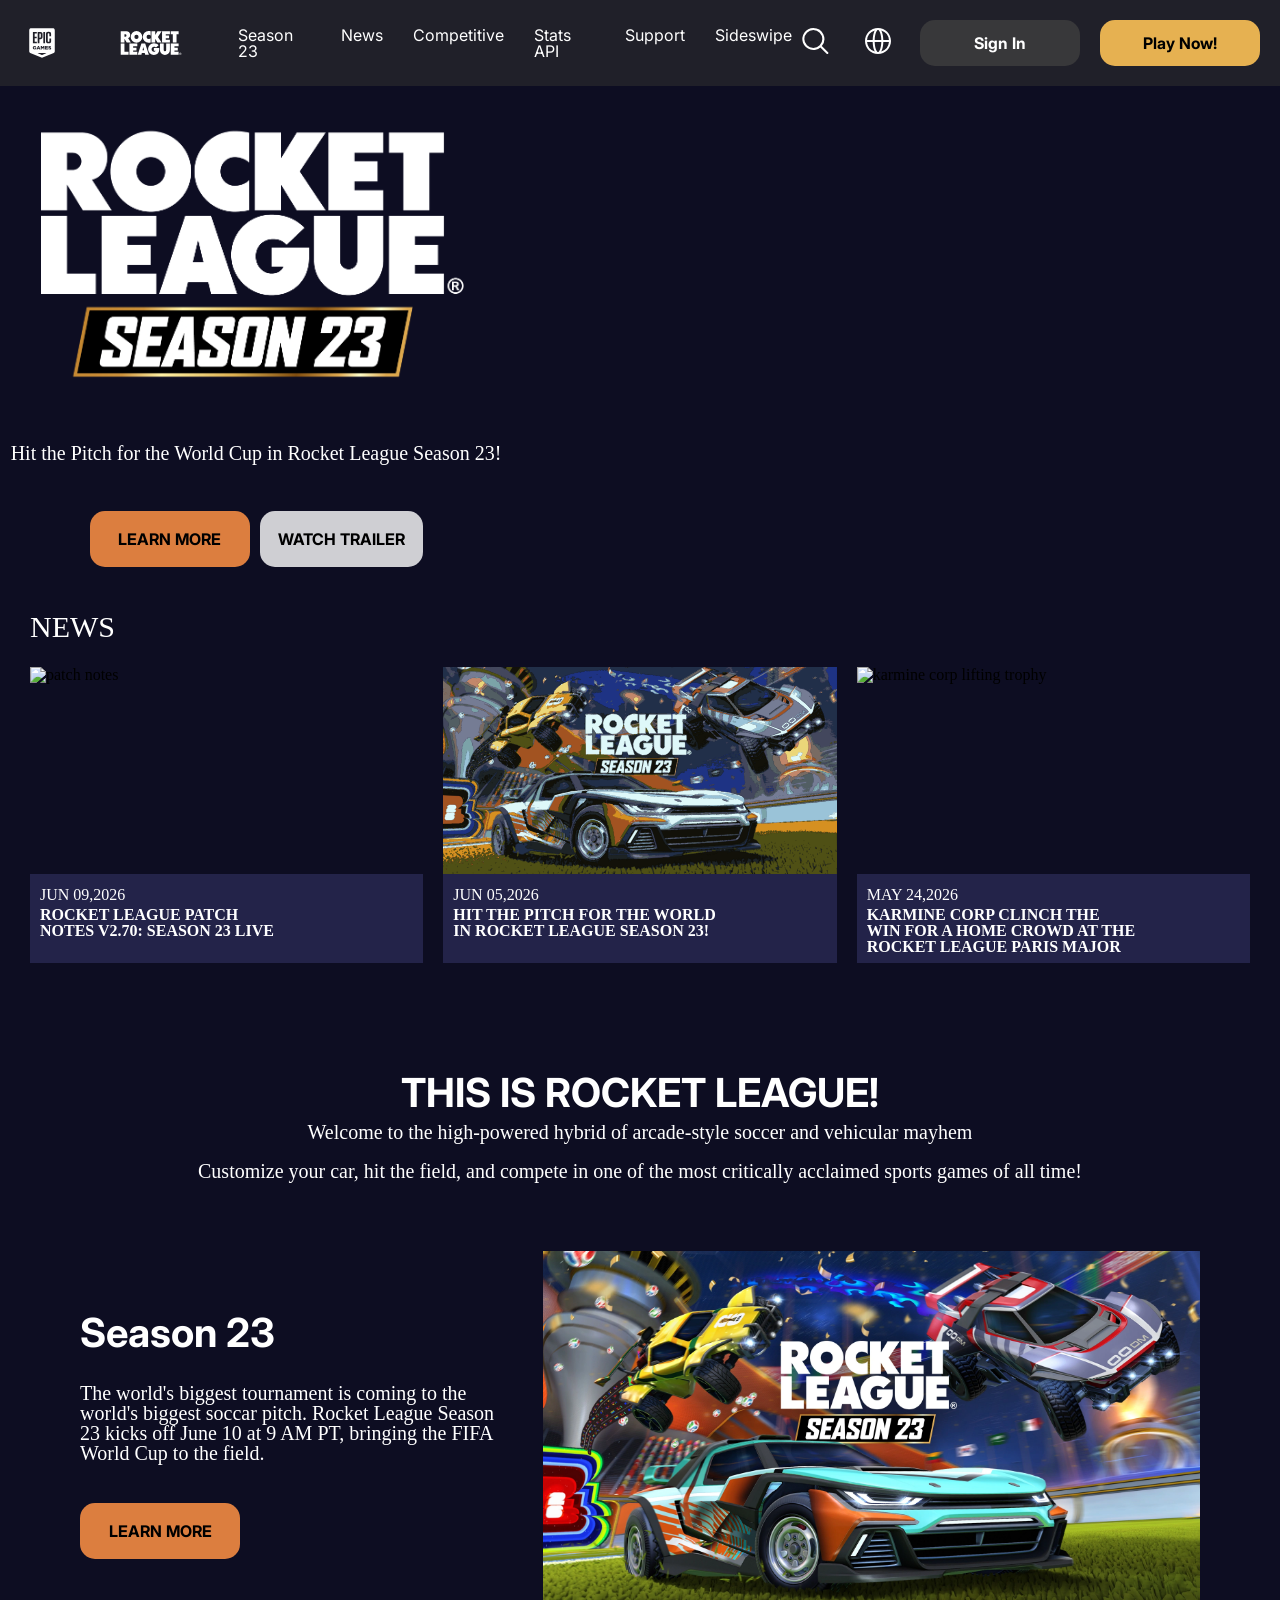
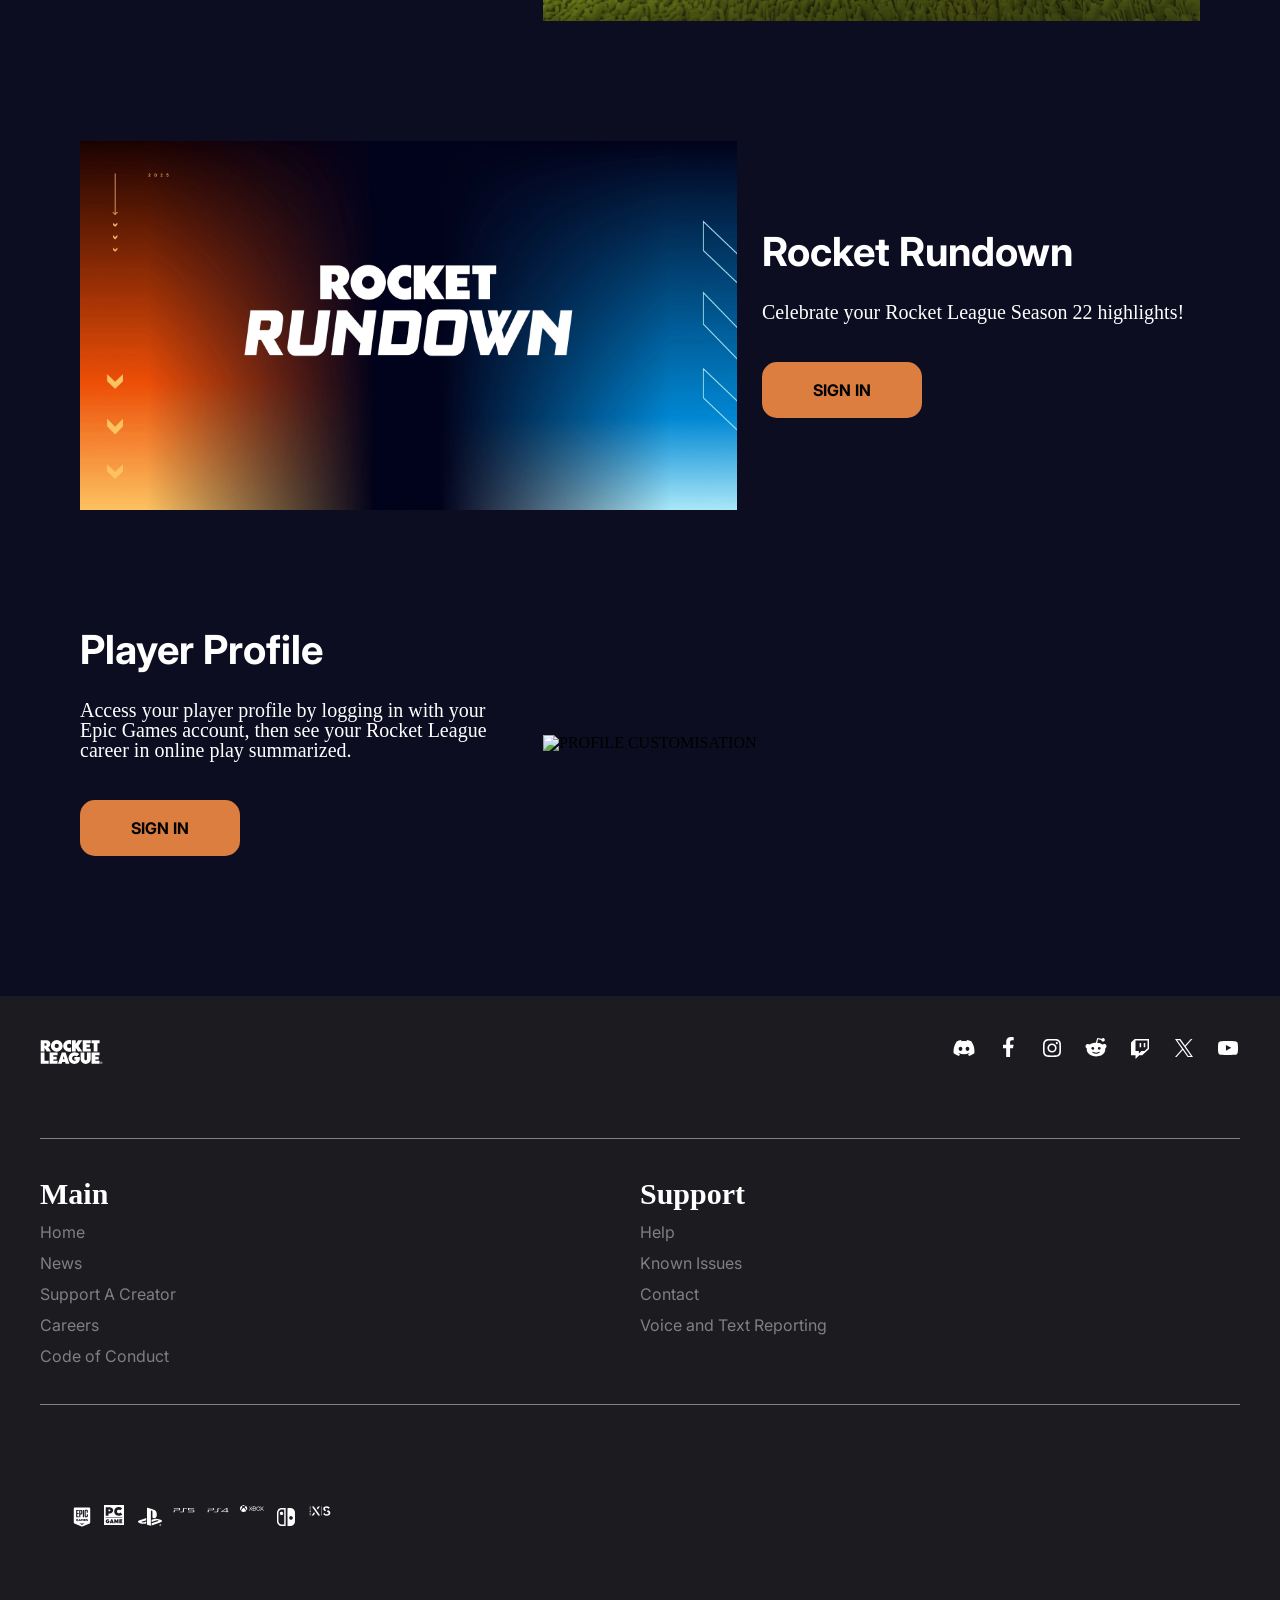
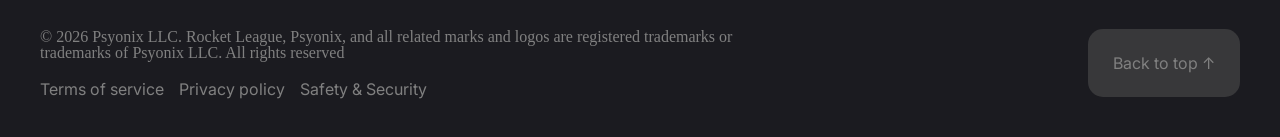
==== commit 1f991cf3: "animations and fonts added" ====
--- a/index.html
+++ b/index.html
@@ -102,7 +102,7 @@
                 <span><a style="text-decoration: none;" href="./registration.html">Sign In</a></span>
             </button>
             <button class="play">
-                <span><a style="text-decoration: none;" href="./registration.html">Sign In</a></span>
+                <span><a style="text-decoration: none;" href="./registration.html">Play Now!</a></span>
             </button>
         </div>
         <button class="burger transparent" id="burger-button">
@@ -135,7 +135,7 @@
                 <p>NEWS</p>
             </div>
             <div class="news-group">
-                <div class="news">
+                <div class="news1">
                     <div class="news-pic">
                         <img src="./img/news1.svg" alt="patch notes">
                     </div>
--- a/styling/style.css
+++ b/styling/style.css
@@ -1,3 +1,19 @@
+@font-face {
+  font-family: bourgeois;
+  src: url(./fonts/Bourgeois\b old.otf);
+}
+@font-face {
+  font-family: inter;
+  src: url(./fonts/Inter-VariableFont_opsz\,wght.ttf);
+}
+@font-face {
+  font-family: inter-bold;
+  src: url(./fonts/Inter_28pt-Bold.ttf);
+}
+body {
+  font-family: bourgeois;
+}
+
 .burger,
 .close-nav {
   display: none;
@@ -21,6 +37,10 @@
   height: 32px;
   width: 32px;
 }
+.svg:hover {
+  fill: gray;
+  cursor: pointer;
+}
 
 .nav-list {
   display: none;
@@ -41,50 +61,69 @@
   gap: 50px;
   align-items: center;
 }
-header .left .name .mobile {
+header .left .epiclist a button {
+  cursor: pointer;
+}
+header .name .mobile {
   display: none;
 }
-header .left .name .desktop {
+header .name .desktop {
   display: flex;
 }
-header .left .links {
+header .links {
   display: flex;
   gap: 30px;
 }
-header .left .links .menu-header {
+header .links .menu-header {
   display: none;
 }
-header .left .links .menu-footer {
+header .links .menu-footer {
   display: none;
 }
-header .left .links .menu-links {
+header .links .menu-links {
   display: flex;
   flex-direction: row;
   gap: 30px;
 }
-header .left .links a {
+header .links .menu-links a {
   color: white;
   text-decoration: none;
-}
-header .right {
+  font-family: inter;
+}
+header .links .menu-links a:hover {
+  color: gray;
+}
+
+.right {
   gap: 20px;
 }
-header .right .sign {
-  border: 1px solid;
+.right .sign {
+  font-family: inter-bold;
+  border: 3px solid transparent;
   border-radius: 15px;
   padding: 10px;
   min-width: 160px;
+  cursor: pointer;
   background-color: #38383a;
-}
-header .right .sign span {
-  color: white;
-}
-header .right .play {
-  border: 1px solid;
+  transition: border-color 0.2 ease-in;
+}
+.right .sign:hover {
+  background-color: #565658;
+}
+.right .sign span {
+  color: white;
+}
+.right .play {
+  font-family: inter-bold;
+  border: 3px solid transparent;
   border-radius: 15px;
   padding: 10px;
   min-width: 160px;
+  cursor: pointer;
   background-color: rgb(230, 177, 81);
+}
+.right .play:hover {
+  background-color: rgb(182, 137, 53);
 }
 
 main {
@@ -119,20 +158,34 @@
   gap: 10px;
 }
 main .gameplay-intro .transparent-text .buttons .learn {
-  border: 1px solid;
+  font-family: inter-bold;
+  border: 3px solid transparent;
   border-radius: 15px;
   padding: 10px;
   min-width: 160px;
+  cursor: pointer;
   background-color: rgb(220, 126, 63);
   padding: 15px;
 }
+main .gameplay-intro .transparent-text .buttons .learn:hover {
+  outline: 2px solid rgb(150, 147, 147);
+  outline-offset: 2px;
+  transition: outline-color 0.2s ease;
+}
 main .gameplay-intro .transparent-text .buttons .trailer {
-  border: 1px solid;
+  font-family: inter-bold;
+  border: 3px solid transparent;
   border-radius: 15px;
   padding: 10px;
   min-width: 160px;
+  cursor: pointer;
   background-color: rgba(255, 255, 255, 0.8);
   padding: 15px;
+}
+main .gameplay-intro .transparent-text .buttons .trailer:hover {
+  outline: 2px solid rgb(150, 147, 147);
+  outline-offset: 2px;
+  transition: outline-color 0.2s ease;
 }
 main .gameplay-intro .gameplay {
   width: 60%;
@@ -164,10 +217,10 @@
   grid-template-columns: 1fr 1fr 1fr;
   grid-template-rows: 1fr;
   gap: 20px;
-  grid-template-areas: "news news2 news3";
-}
-main .News .news-group .news {
-  grid-area: news;
+  grid-template-areas: "news1 news2 news3";
+}
+main .News .news-group .news1 {
+  grid-area: news1;
 }
 main .News .news-group .news2 {
   grid-area: news2;
@@ -227,30 +280,49 @@
 main .info .info1 .info-text h2,
 main .info .info2 .info-text h2,
 main .info .info3 .info-text h2 {
+  font-family: inter;
   color: white;
   font-size: 40px;
 }
 main .info .info1 .info-text .learn,
 main .info .info2 .info-text .learn,
 main .info .info3 .info-text .learn {
-  border: 1px solid;
+  font-family: inter-bold;
+  border: 3px solid transparent;
   border-radius: 15px;
   padding: 10px;
   min-width: 160px;
+  cursor: pointer;
   width: 160px;
   background-color: rgb(220, 126, 63);
   padding: 15px;
 }
+main .info .info1 .info-text .learn:hover,
+main .info .info2 .info-text .learn:hover,
+main .info .info3 .info-text .learn:hover {
+  outline: 2px solid rgb(150, 147, 147);
+  outline-offset: 2px;
+  transition: outline-color 0.2s ease;
+}
 main .info .info1 .info-text .sign,
 main .info .info2 .info-text .sign,
 main .info .info3 .info-text .sign {
-  border: 1px solid;
+  font-family: inter-bold;
+  border: 3px solid transparent;
   border-radius: 15px;
   padding: 10px;
   min-width: 160px;
+  cursor: pointer;
   width: 160px;
   background-color: rgb(220, 126, 63);
   padding: 15px;
+}
+main .info .info1 .info-text .sign:hover,
+main .info .info2 .info-text .sign:hover,
+main .info .info3 .info-text .sign:hover {
+  outline: 2px solid rgb(150, 147, 147);
+  outline-offset: 2px;
+  transition: outline-color 0.2s ease;
 }
 main .info .info1 .info-pic,
 main .info .info2 .info-pic,
@@ -268,6 +340,7 @@
   gap: 9px;
 }
 main .info .info-headline h1 {
+  font-family: inter;
   color: white;
   font-size: 40px;
 }
@@ -292,6 +365,10 @@
 }
 footer .footer-head .footer-top .socials {
   gap: 20px;
+}
+footer .footer-head .footer-top .socials a span svg:hover {
+  fill: gray;
+  cursor: pointer;
 }
 footer .footer-head .footer-top .socials a span svg {
   fill: white;
@@ -315,6 +392,14 @@
 }
 footer .footer-links .footer-main a,
 footer .footer-links .footer-support a {
+  font-family: inter;
+}
+footer .footer-links .footer-main a:hover,
+footer .footer-links .footer-support a:hover {
+  color: white;
+}
+footer .footer-links .footer-main a,
+footer .footer-links .footer-support a {
   text-decoration: none;
   color: gray;
 }
@@ -339,6 +424,10 @@
 footer .footer-platforms .platform-icons a img {
   display: block;
   fill: white;
+}
+footer .footer-platforms .platform-icons a svg:hover {
+  fill: gray;
+  cursor: pointer;
 }
 footer .footer-platforms .platform-icons a svg {
   height: 24px;
@@ -379,6 +468,11 @@
 footer .footer-bottom .legal .legal-links a {
   color: white;
   text-decoration: none;
+  font-family: inter;
+  color: gray;
+}
+footer .footer-bottom .legal .legal-links a:hover {
+  color: white;
 }
 footer .footer-bottom .legal .legal-links {
   gap: 15px;
@@ -395,8 +489,12 @@
 footer .footer-bottom .back-top span a {
   color: white;
   text-decoration: none;
+  font-family: inter;
   color: gray;
   margin: 10px;
+}
+footer .footer-bottom .back-top span a:hover {
+  color: white;
 }
 
 @media (max-width: 1279px) {
@@ -414,7 +512,7 @@
   main .News .news-group {
     grid-template-columns: 1fr 1fr;
     grid-template-rows: 1fr;
-    grid-template-areas: "news news2";
+    grid-template-areas: "news1 news2";
   }
   main .News .news-group .news3 {
     display: none;
@@ -480,16 +578,28 @@
     height: 24px;
     width: 24px;
   }
+  header .left .links.active .menu-header .burger-down .burger-right span svg:hover,
+  header .left .links.active .menu-header .burger-down .burger-left span svg:hover {
+    fill: gray;
+    cursor: pointer;
+  }
   header .left .links.active .menu-header .burger-down .burger-right span svg,
   header .left .links.active .menu-header .burger-down .burger-left span svg {
     fill: white;
   }
   header .left .links.active .menu-header .burger-down .sign {
-    border: 1px solid;
+    font-family: inter-bold;
+    border: 3px solid transparent;
     border-radius: 15px;
     padding: 10px;
     min-width: 160px;
+    cursor: pointer;
     background-color: #38383a;
+  }
+  header .left .links.active .menu-header .burger-down .sign:hover {
+    outline: 2px solid rgb(150, 147, 147);
+    outline-offset: 2px;
+    transition: outline-color 0.2s ease;
   }
   header .left .links.active .menu-header .burger-down .sign span {
     color: white;
@@ -524,10 +634,12 @@
     padding: 30px;
   }
   header .left .links.active .menu-footer .play {
-    border: 1px solid;
+    font-family: inter-bold;
+    border: 3px solid transparent;
     border-radius: 15px;
     padding: 10px;
     min-width: 160px;
+    cursor: pointer;
     background-color: rgb(230, 177, 81);
   }
 }
@@ -541,9 +653,6 @@
   }
   main .gameplay-intro .transparent-text {
     width: 60%;
-  }
-  main .news {
-    padding: 20px;
   }
   main .info {
     padding: 20px;
@@ -583,7 +692,7 @@
   main .News .news-group {
     grid-template-columns: 1fr;
     grid-template-rows: 1fr;
-    grid-template-areas: "news";
+    grid-template-areas: "news1";
   }
   main .News .news-group .news3 {
     display: none;
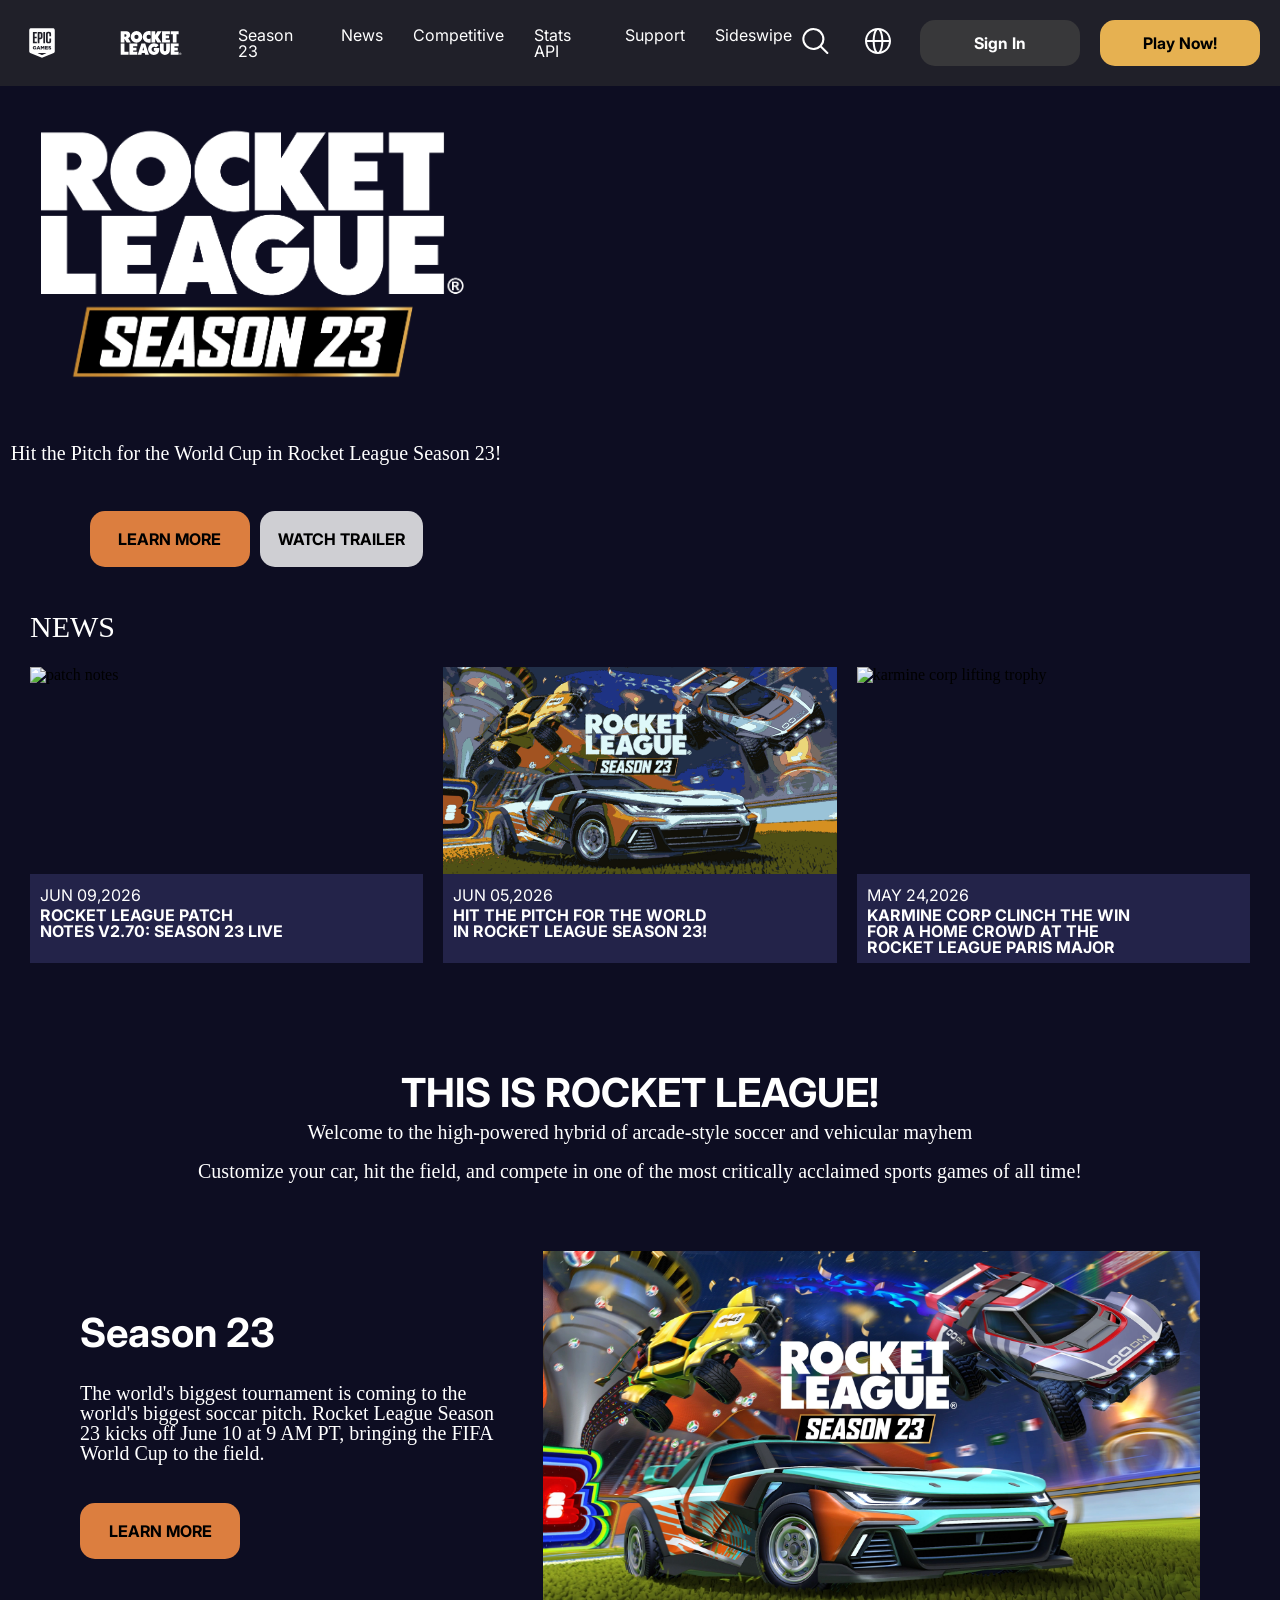
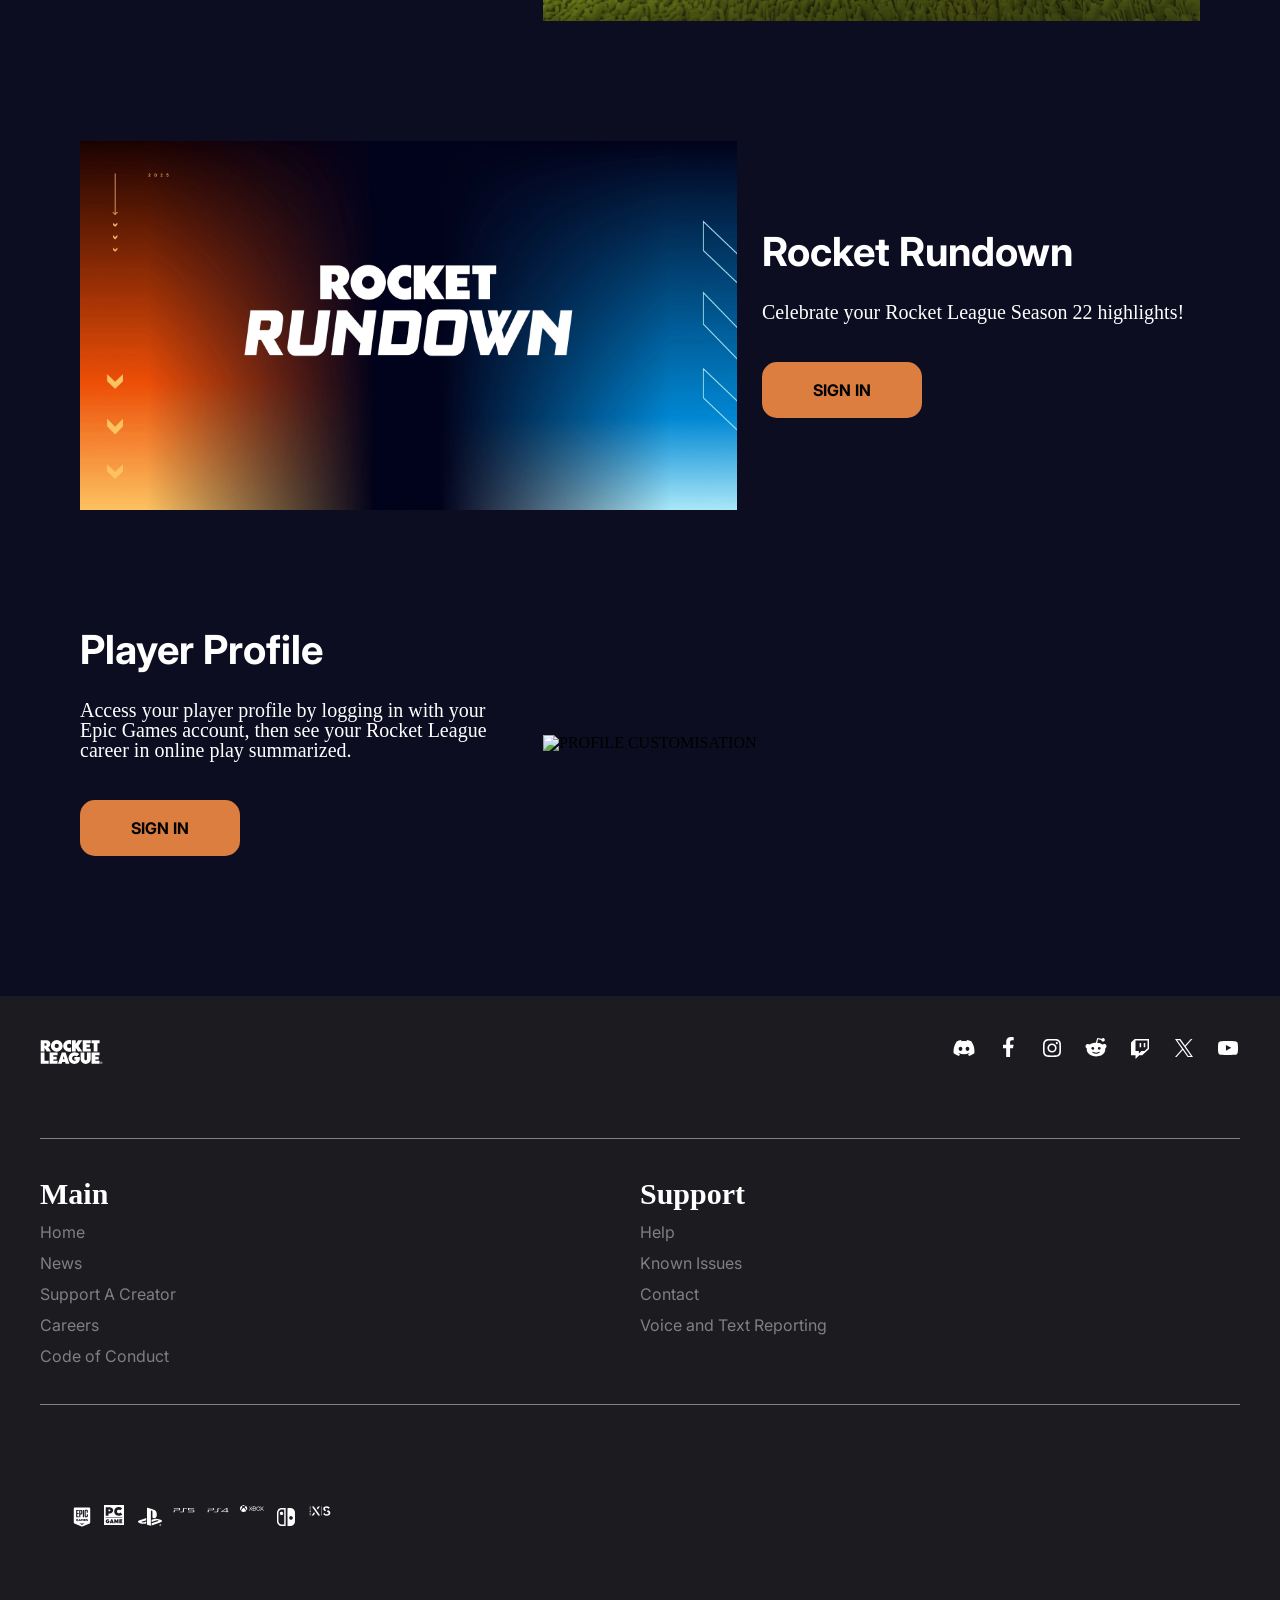
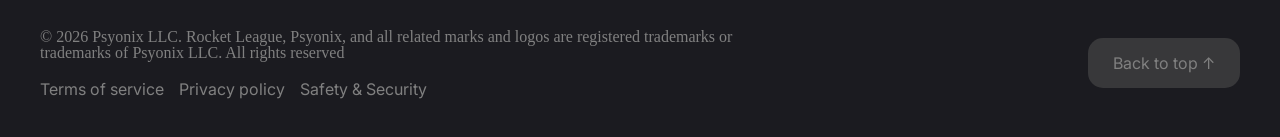
==== commit f210b00e: "footer optimized" ====
--- a/index.html
+++ b/index.html
@@ -1,6 +1,5 @@
 <!DOCTYPE html>
 <html lang="en">
-
 <head>
     <meta charset="UTF-8">
     <meta name="viewport" content="width=device-width, initial-scale=1.0">
--- a/styling/style.css
+++ b/styling/style.css
@@ -49,6 +49,10 @@
 .transparent {
   background-color: transparent;
   border: none;
+}
+
+html {
+  scroll-behavior: smooth;
 }
 
 header {
@@ -243,10 +247,12 @@
   padding: 10px;
 }
 main .News .news-group .under-pic P {
+  font-family: inter;
   color: white;
   line-height: 1.4;
 }
 main .News .news-group .under-pic h4 {
+  font-family: inter;
   color: white;
   line-height: 1;
 }
@@ -410,10 +416,12 @@
 }
 footer .footer-platforms {
   align-items: center;
-  justify-content: space-between;
+  justify-content: flex-start;
   padding: 30px;
 }
 footer .footer-platforms .platform-icons {
+  justify-content: center;
+  align-items: center;
   gap: 10px;
 }
 footer .footer-platforms .platform-icons a {
@@ -464,6 +472,7 @@
 }
 footer .footer-bottom .legal .legal-links {
   flex-wrap: wrap;
+  align-items: center;
 }
 footer .footer-bottom .legal .legal-links a {
   color: white;
@@ -478,6 +487,7 @@
   gap: 15px;
 }
 footer .footer-bottom .back-top {
+  align-self: center;
   background-color: #38383a;
   border: none;
   border-radius: 15px;
@@ -677,14 +687,14 @@
   footer {
     padding: 20px;
   }
-  .footer-top,
-  .footer-platforms,
-  .footer-bottom {
+  footer .footer-top,
+  footer .footer-platforms,
+  footer .footer-bottom {
     flex-direction: column;
     align-items: flex-start;
     gap: 30px;
   }
-  .footer-bottom {
+  footer .footer-bottom {
     justify-content: space-between;
   }
 }
@@ -700,14 +710,24 @@
   main .News .news-group .news2 {
     display: none;
   }
+  footer .footer-bottom .legal-links {
+    justify-content: center;
+  }
 }
 @media (max-width: 678px) {
   #info-headline {
     text-align: center;
   }
+  footer .footer-platforms {
+    align-items: center;
+    justify-content: center;
+  }
 }
 @media (max-width: 359px) {
   .buttons {
     flex-direction: column;
   }
+  #patchnote {
+    font-size: 12px;
+  }
 }/*# sourceMappingURL=style.css.map */
